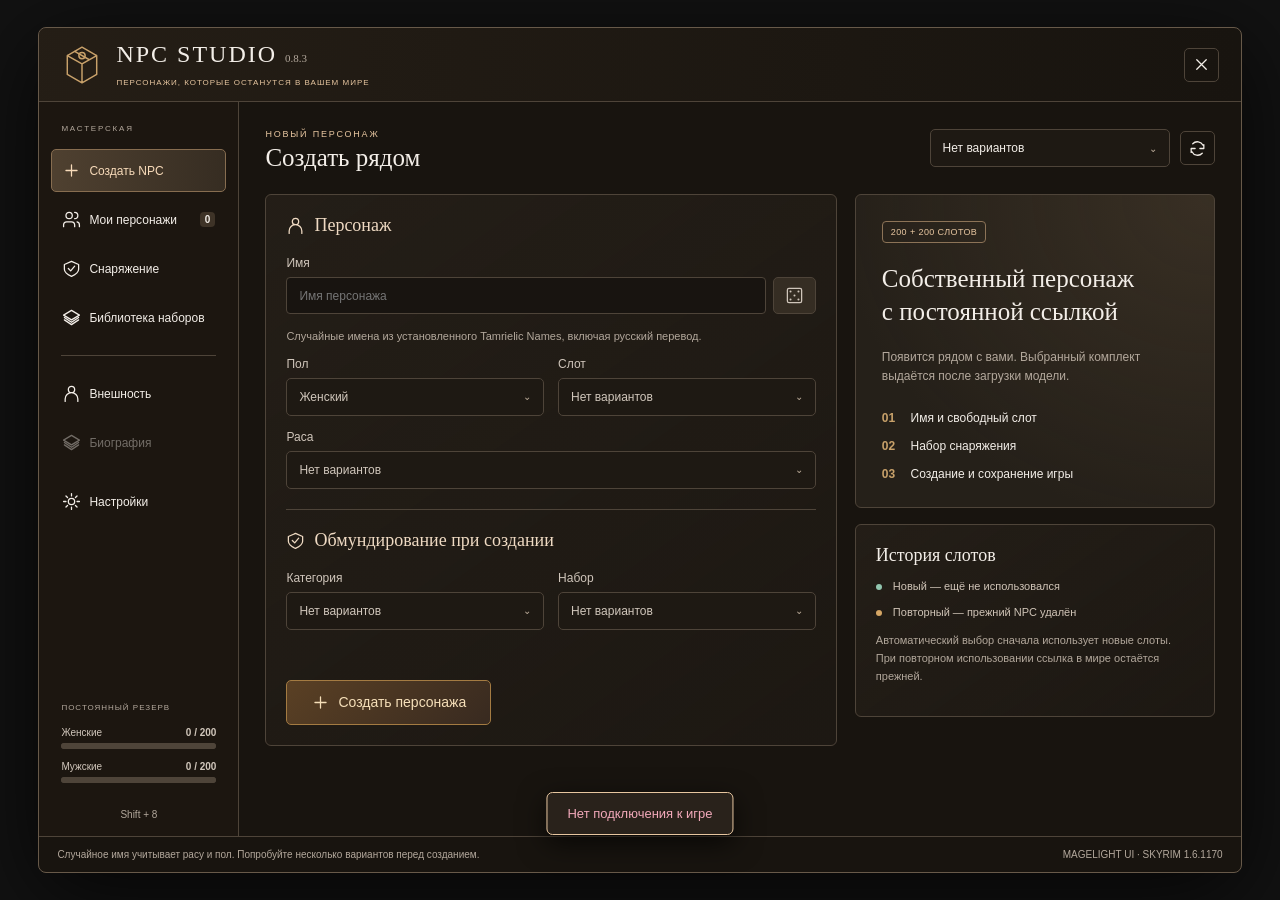
==== Data/Magelight/NPCStudio/views/studio/index.html @ dae4a363 "Add quick hairstyle selection slider" ====
<!doctype html>
<html lang="ru">
  <head>
    <meta charset="utf-8" />
    <meta name="viewport" content="width=device-width,initial-scale=1" />
    <title>NPCStudio</title>
    <link rel="stylesheet" href="style.css" />
  </head>
  <body>
    <svg class="svg-sprite" aria-hidden="true">
      <symbol id="i-item-armor" viewBox="0 0 24 24"><path d="M5 3 2 8l4 3v10h12V11l4-3-3-5-4 3H9Z" /></symbol>
      <symbol id="i-item-body" viewBox="0 0 24 24"><path d="M5 3 2 8l4 3v10h12V11l4-3-3-5-4 3H9Z" /></symbol>
      <symbol id="i-item-head" viewBox="0 0 24 24"><path d="M4 13V9a8 8 0 0 1 16 0v4l-4-1v8H8v-8Z" /></symbol>
      <symbol id="i-item-hands" viewBox="0 0 24 24"><path d="M8 21 3 13l2-2 3 3V4h3v7-9h3v9-7h3v9-5h3v9l-4 4Z" /></symbol>
      <symbol id="i-item-feet" viewBox="0 0 24 24"><path d="M8 3h8v10l5 4v4H3v-5l5-3Z" /></symbol>
      <symbol id="i-item-shield" viewBox="0 0 24 24"><path d="M12 2 3 6v6c0 5 9 10 9 10s9-5 9-10V6Z" /></symbol>
      <symbol id="i-item-jewelry" viewBox="0 0 24 24"><path d="M12 3a9 9 0 1 0 0 18 9 9 0 0 0 0-18Zm0 4a5 5 0 1 0 0 10 5 5 0 0 0 0-10Z" /></symbol>
      <symbol id="i-item-other" viewBox="0 0 24 24"><path d="m12 2 10 10-10 10L2 12Z" /></symbol>
      <symbol id="i-item-weapon" viewBox="0 0 24 24"><path d="m14 3 7-1-1 7-9 9-5-5ZM3 21l5-5M4 11l9 9" /></symbol>
      <symbol id="i-item-ammo" viewBox="0 0 24 24"><path d="M4 21 20 5m-7 0h7v7M3 15l6 6" /></symbol>
      <symbol id="i-plus" viewBox="0 0 24 24"><path d="M12 5v14M5 12h14" /></symbol>
      <symbol id="i-users" viewBox="0 0 24 24">
        <path
          d="M16 21v-2a4 4 0 0 0-4-4H6a4 4 0 0 0-4 4v2M16 3a4 4 0 0 1 0 8M22 21v-2a4 4 0 0 0-3-3.87M13 7a4 4 0 1 1-8 0 4 4 0 0 1 8 0"
        />
      </symbol>
      <symbol id="i-shield" viewBox="0 0 24 24">
        <path d="M12 3 3 7v6c0 5 9 9 9 9s9-4 9-9V7l-9-4Z M8 12l3 3 5-6" />
      </symbol>
      <symbol id="i-layers" viewBox="0 0 24 24">
        <path d="m12 3 10 6-10 6L2 9l10-6Zm-9 12 9 6 9-6M3 12l9 6 9-6" />
      </symbol>
      <symbol id="i-settings" viewBox="0 0 24 24">
        <path d="M12 8a4 4 0 1 0 0 8 4 4 0 0 0 0-8ZM12 2v3m0 14v3M2 12h3m14 0h3M5 5l2 2m10 10 2 2M5 19l2-2M17 7l2-2" />
      </symbol>
      <symbol id="i-dice" viewBox="0 0 24 24">
        <circle cx="7" cy="7" r="1.3" fill="currentColor" stroke="none" />
        <circle cx="17" cy="7" r="1.3" fill="currentColor" stroke="none" />
        <circle cx="12" cy="12" r="1.3" fill="currentColor" stroke="none" />
        <circle cx="7" cy="17" r="1.3" fill="currentColor" stroke="none" />
        <circle cx="17" cy="17" r="1.3" fill="currentColor" stroke="none" />
        <path d="M5 3h14a2 2 0 0 1 2 2v14a2 2 0 0 1-2 2H5a2 2 0 0 1-2-2V5a2 2 0 0 1 2-2Z" />
      </symbol>
      <symbol id="i-close" viewBox="0 0 24 24"><path d="m6 6 12 12M6 18 18 6" /></symbol>
      <symbol id="i-refresh" viewBox="0 0 24 24">
        <path d="M20 7v5h-5M4 17v-5h5M6 6a8 8 0 0 1 13 2M5 16a8 8 0 0 0 13 2" />
      </symbol>
      <symbol id="i-person" viewBox="0 0 24 24">
        <path d="M12 3a4 4 0 1 1 0 8 4 4 0 0 1 0-8ZM4 22v-3a8 8 0 0 1 16 0v3" />
      </symbol>
      <symbol id="i-arrow" viewBox="0 0 24 24"><path d="M5 12h14m-5-5 5 5-5 5" /></symbol>
      <symbol id="i-trash" viewBox="0 0 24 24"><path d="M3 6h18M9 6V3h6v3M5 6l1 15h12l1-15M10 10v7m4-7v7" /></symbol>
      <symbol id="i-save" viewBox="0 0 24 24"><path d="M4 3h14l3 3v15H3V3h1Zm3 0v6h10V3M7 21v-8h10v8" /></symbol>
    </svg>
    <main class="studio">
      <header>
        <div class="brand">
          <svg class="brand-mark icon" viewBox="0 0 40 40" aria-hidden="true"><path d="M20 3 34 11v18L20 37 6 29V11ZM6 11l14 8 14-8M20 19v18M13 7l14 8"/><circle cx="20" cy="11" r="3"/></svg>
          <div>
            <h1>NPC STUDIO <small>0.8.3</small></h1>
            <span class="eyebrow">ПЕРСОНАЖИ, КОТОРЫЕ ОСТАНУТСЯ В ВАШЕМ МИРЕ</span>
          </div>
        </div>
        <button id="close" class="icon-button" aria-label="Закрыть">
          <svg class="icon" aria-hidden="true"><use href="#i-close" /></svg>
        </button>
      </header>
      <aside class="navigation">
        <span class="nav-label">МАСТЕРСКАЯ</span
        ><button data-tab="create" class="active">
          <svg class="icon" aria-hidden="true"><use href="#i-plus" /></svg> Создать NPC</button
        ><button data-tab="roster">
          <svg class="icon" aria-hidden="true"><use href="#i-users" /></svg> Мои персонажи
          <b id="rosterCount">0</b></button
        ><button data-tab="equipment">
          <svg class="icon" aria-hidden="true"><use href="#i-shield" /></svg> Снаряжение</button
        ><button data-tab="presets">
          <svg class="icon" aria-hidden="true"><use href="#i-layers" /></svg> Библиотека наборов
        </button>
        <div class="nav-divider"></div>
        <button data-tab="appearance">
          <svg class="icon" aria-hidden="true"><use href="#i-person" /></svg> Внешность</button
        ><button disabled title="В разработке">
          <svg class="icon" aria-hidden="true"><use href="#i-layers" /></svg> Биография</button
        ><button data-tab="settings" class="settings-nav">
          <svg class="icon" aria-hidden="true"><use href="#i-settings" /></svg> Настройки
        </button>
        <div class="reserve">
          <span>ПОСТОЯННЫЙ РЕЗЕРВ</span><label>Женские <b id="femaleCount">0 / 200</b></label
          ><progress id="femaleProgress" max="200" value="0"></progress
          ><label>Мужские <b id="maleCount">0 / 200</b></label
          ><progress id="maleProgress" max="200" value="0"></progress>
        </div>
        <span id="hotkeyHint" class="hotkey">Shift + 8</span>
      </aside>
      <div class="workspace">
        <div class="workspace-head">
          <div>
            <span class="eyebrow" id="pageEyebrow">НОВЫЙ ПЕРСОНАЖ</span>
            <h2 id="pageTitle">Создать рядом</h2>
          </div>
          <div class="head-actions">
            <select id="actorPicker" aria-label="Выбранный персонаж"></select
            ><button id="refresh" class="icon-button" title="Обновить">
              <svg class="icon" aria-hidden="true"><use href="#i-refresh" /></svg>
            </button>
          </div>
        </div>
        <p id="notice" class="notice" hidden></p>
        <section id="createPage" class="page">
          <div class="two-columns">
            <form id="createForm" class="card">
              <div class="card-heading">
                <svg class="icon" aria-hidden="true"><use href="#i-person" /></svg>
                <h3>Персонаж</h3>
              </div>
              <label
                >Имя
                <div class="input-action">
                  <input id="newName" required maxlength="80" placeholder="Имя персонажа" autocomplete="off" /><button
                    id="randomName"
                    type="button"
                    title="Случайное имя"
                  >
                    <svg class="icon" aria-hidden="true"><use href="#i-dice" /></svg>
                  </button></div
              ></label>
              <p id="nameSource" class="muted small">
                Случайные имена из установленного Tamrielic Names, включая русский перевод.
              </p>
              <div class="form-grid">
                <label
                  >Пол<select id="sex">
                    <option value="female">Женский</option>
                    <option value="male">Мужской</option>
                  </select></label
                ><label>Слот<select id="slotSelect"></select></label>
              </div>
              <label>Раса<select id="creationRace"></select></label>
              <p id="slotInfo" class="muted small"></p>
              <div class="section-line"></div>
              <div class="card-heading">
                <svg class="icon" aria-hidden="true"><use href="#i-shield" /></svg>
                <h3>Обмундирование при создании</h3>
              </div>
              <div class="form-grid">
                <label>Категория<select id="creationCategory"></select></label
                ><label>Набор<select id="creationPreset"></select></label>
              </div>
              <p id="creationPresetInfo" class="muted small"></p>
              <button id="createButton" type="submit" class="primary">
                <svg class="icon" aria-hidden="true"><use href="#i-plus" /></svg> Создать персонажа
              </button>
            </form>
            <div class="stack">
              <div class="card spawn-summary">
                <span class="badge">200 + 200 СЛОТОВ</span>
                <h3>Собственный персонаж<br />с постоянной ссылкой</h3>
                <p>Появится рядом с вами. Выбранный комплект выдаётся после загрузки модели.</p>
                <div class="steps">
                  <span><b>01</b> Имя и свободный слот</span><span><b>02</b> Набор снаряжения</span
                  ><span><b>03</b> Создание и сохранение игры</span>
                </div>
              </div>
              <div class="card">
                <h3>История слотов</h3>
                <p class="legend"><i class="dot fresh"></i> Новый — ещё не использовался</p>
                <p class="legend"><i class="dot used"></i> Повторный — прежний NPC удалён</p>
                <p class="muted small">
                  Автоматический выбор сначала использует новые слоты. При повторном использовании ссылка в мире
                  остаётся прежней.
                </p>
              </div>
            </div>
          </div>
        </section>
        <section id="rosterPage" class="page" hidden>
          <div class="roster-layout">
            <div class="card">
              <input id="search" type="search" placeholder="Поиск персонажей…" aria-label="Поиск NPC" />
              <div id="list" class="roster-list"></div>
              <p id="empty" class="muted">Персонажей пока нет.</p>
            </div>
            <div class="card model-card">
              <div class="card-heading">
                <svg class="icon"><use href="#i-person" /></svg>
                <h3>3D-превью</h3>
                <button id="previewRefresh" class="icon-button" title="Обновить модель">
                  <svg class="icon"><use href="#i-refresh" /></svg>
                </button>
              </div>
              <div id="previewViewport" class="preview-viewport">
                <img id="previewImage" alt="3D-превью персонажа" draggable="false" hidden />
                <div id="previewEmpty" class="preview-empty">
                  <svg class="icon"><use href="#i-person" /></svg>
                  <p>Выберите персонажа для просмотра</p>
                </div>
              </div>
              <p id="previewStatus" class="muted small"></p>
              <div class="preview-controls">
                <label>Поворот<input id="previewYaw" type="range" min="-180" max="180" value="0" /></label
                ><label>Масштаб<input id="previewZoom" type="range" min="0.25" max="4" step="0.1" value="1" /></label>
              </div>
              <label
                >Освещение<select id="previewLight">
                  <option value="studio">Студия</option>
                  <option value="daylight">Дневной свет</option>
                  <option value="hearth">У очага</option>
                  <option value="torchlight">Факел</option>
                  <option value="moonlight">Лунный свет</option>
                  <option value="here">Как в игре</option>
                </select></label
              >
              <p class="muted small">
                Перетащите модель для поворота. Обновите превью после смены одежды. Студийный свет отличается от
                игрового.
              </p>
            </div>
            <div class="card inspector">
              <div class="card-heading">
                <svg class="icon" aria-hidden="true"><use href="#i-person" /></svg>
                <h3 id="selectedName">Выберите персонажа</h3>
                <span id="slotBadge" class="badge"></span>
              </div>
              <div id="properties" hidden>
                <label
                  >Имя
                  <div class="input-action">
                    <input id="editName" maxlength="80" /><button
                      id="randomExistingName"
                      title="Предложить случайное имя"
                    >
                      <svg class="icon" aria-hidden="true"><use href="#i-dice" /></svg>
                    </button></div></label
                ><button id="rename">Сохранить имя</button>
                <div class="facts">
                  <span>Раса</span><b id="race"></b><span>Ссылка</span><code id="reference"></code><span>Состояние</span
                  ><b id="status"></b>
                </div>
                <label>Изменить расу<select id="editRace"></select></label><button id="setRace">Применить расу</button>
                <p class="muted small">
                  Смена расы пересобирает голову и тело. Сохраните отдельную копию игры перед изменением внешности.
                </p>
                <p id="actorWarning" class="muted small"></p>
                <div class="action-grid">
                  <button id="summon">Призвать</button><button id="teleport">Перейти к NPC</button
                  ><button id="park">Скрыть из мира</button><button id="openEquipment">Снаряжение</button>
                </div>
                <button id="deleteNpc" class="danger">
                  <svg class="icon" aria-hidden="true"><use href="#i-trash" /></svg> Удалить NPC
                </button>
                <div id="deleteConfirmation" class="delete-confirmation" hidden>
                  <p id="deleteQuestion"></p>
                  <p class="small">Данные NPC и его вещи удалятся. Слот будет помечен как использованный.</p>
                  <button id="confirmDelete" class="danger">Удалить и очистить</button
                  ><button id="cancelDelete">Отмена</button>
                </div>
              </div>
            </div>
          </div>
        </section>
        <section id="equipmentPage" class="page" hidden>
          <p id="equipmentEmpty" class="empty-card">Выберите NPC в верхнем списке или во вкладке «Мои персонажи».</p>
          <div id="equipmentContent" class="equipment-layout" hidden>
            <div class="card">
              <div class="card-heading">
                <svg class="icon" aria-hidden="true"><use href="#i-shield" /></svg>
                <h3>Инвентарь</h3>
                <button id="equipmentRefresh" class="icon-button" title="Проверить">
                  <svg class="icon" aria-hidden="true"><use href="#i-refresh" /></svg>
                </button>
              </div>
              <p id="equipmentAudit" class="muted small"></p>
              <div class="replace-loadout">
                <label>Набор снаряжения<select id="inventoryPreset"></select></label>
                <button id="replaceLoadout" class="primary">Сменить экипировку</button>
              </div>
              <p class="muted small">Старое снаряжение останется в инвентаре. Из нового набора будут выданы недостающие вещи.</p>
              <div id="equipmentInventory" class="item-list"></div>
            </div>
            <div class="card">
              <div class="card-heading">
                <svg class="icon" aria-hidden="true"><use href="#i-layers" /></svg>
                <h3>Каталог предметов</h3>
              </div>
              <form id="equipmentSearchForm" class="catalog-search">
                <select id="equipmentKind" aria-label="Тип"><option value="all">Все</option>
                  <option value="armor">Одежда и броня</option>
                  <option value="weapon">Оружие</option>
                  <option value="ammo">Стрелы и болты</option></select>
                <select id="equipmentCategory" aria-label="Категория предмета">
                  <option value="">Все типы</option><option value="head">Голова</option>
                  <option value="body">Тело</option><option value="hands">Руки</option>
                  <option value="feet">Ноги</option><option value="shield">Щиты</option>
                  <option value="jewelry">Украшения</option><option value="other">Прочая броня</option>
                  <option value="weapon">Оружие</option><option value="ammo">Стрелы и болты</option>
                </select><input
                  id="equipmentQuery"
                  placeholder="Название или плагин"
                  maxlength="80"
                  aria-label="Поиск предметов"
                /><button type="submit">Найти</button>
              </form>
              <p id="equipmentMatches" class="muted small"></p>
              <div id="equipmentCatalog" class="item-list"></div>
            </div>
          </div>
        </section>
        <section id="presetsPage" class="page" hidden>
          <div class="library-toolbar">
            <label>Категория<select id="presetCategory"></select></label
            ><label>Набор<select id="equipmentPreset"></select></label
            ><button id="applyPreset" class="primary">Выдать и надеть</button>
          </div>
          <p id="presetDescription" class="muted small"></p>
          <div id="presetCards" class="preset-grid"></div>
          <div class="two-columns">
            <div class="card">
              <div class="card-heading">
                <svg class="icon" aria-hidden="true"><use href="#i-save" /></svg>
                <h3>Редактор набора</h3>
              </div>
              <p class="muted small">Добавляйте предметы из каталога и изменяйте их количество.</p>
              <div class="form-grid">
                <label>Название<input id="presetName" maxlength="80" placeholder="Мой комплект" /></label
                ><label>Категория<select id="saveCategory"></select></label>
              </div>
              <button id="savePreset">Сохранить набор</button>
            </div>
            <div class="card">
              <div class="card-heading">
                <svg class="icon" aria-hidden="true"><use href="#i-layers" /></svg>
                <h3>Своя категория</h3>
              </div>
              <label>Название<input id="categoryName" maxlength="80" placeholder="Например, мой отряд" /></label
              ><button id="addCategory">Создать категорию</button>
            </div>
          </div>
        </section>
        <section id="appearancePage" class="page" hidden>
          <div class="appearance-layout">
          <div class="card model-card appearance-preview">
            <div class="card-heading">
              <h3>3D-превью</h3>
            </div>
            <div id="appearanceViewport" class="preview-viewport">
              <img id="appearanceImage" alt="3D-превью" draggable="false" hidden />
            </div>
            <p id="appearancePreviewStatus" class="muted small" role="status"></p>
            <div class="preview-controls">
              <input id="appearanceYaw" type="range" min="-180" max="180" value="0" />
              <input id="appearanceZoom" type="range" min="0.25" max="4" step="0.05" value="1" />
            </div>
          </div>
          <div class="card appearance-card">
            <div class="card-heading">
              <svg class="icon" aria-hidden="true"><use href="#i-person" /></svg>
              <h3 id="appearanceName"></h3>
              <button id="appearanceRefresh" class="icon-button" title="Проверить">
                <svg class="icon" aria-hidden="true"><use href="#i-refresh" /></svg>
              </button>
            </div>
            <p id="appearanceStatus" class="muted" role="status"></p>
            <div id="appearanceEditor" hidden>
              <label for="openHairPicker">Причёска</label>
              <div class="hair-choice">
                <button id="openHairPicker" type="button" aria-haspopup="dialog"></button>
                <div class="hair-slider">
                  <input id="hairStep" type="range" min="0" max="0" value="0" step="1" aria-label="Быстрый выбор причёски" />
                  <span id="hairStepCount" class="muted small" aria-hidden="true"></span>
                </div>
              </div>
              <select id="hairStyle" hidden></select>
              <p id="appearanceHairHint" class="muted small" hidden>Снимите головной убор и обновите редактор.</p>
              <label>Цвет волос<select id="hairColor"></select></label>
              <div id="hairSwatches" class="hair-swatches"></div>
              <div class="actions">
                <button id="applyAppearance" class="primary">Применить внешность</button>
                <button id="cancelAppearance" type="button">Отменить примерку</button>
              </div>
              <p class="muted small">Изменения записываются при сохранении игры.</p>
            </div>
          </div>
          </div>
        </section>
        <section id="settingsPage" class="page" hidden>
          <div class="card settings-card">
            <h3>Язык и оформление</h3>
            <p class="muted small">
              При первом запуске используется язык Windows. Ваш выбор сохраняется для всех сохранений.
            </p>
            <div class="form-grid">
              <label
                >Язык<select id="language">
                  <option value="ru">Русский</option>
                  <option value="en">English</option>
                </select></label
              ><label
                >Палитра<select id="theme">
                  <option value="amethyst">Аметист</option>
                  <option value="emerald">Изумруд</option>
                  <option value="sapphire">Сапфир</option>
                  <option value="ember">Тлеющий янтарь</option>
                </select></label
              >
            </div>
            <div class="card-heading">
              <svg class="icon" aria-hidden="true"><use href="#i-settings" /></svg>
              <h3>Открытие интерфейса</h3>
            </div>
            <p class="muted">По умолчанию Shift + 8. Настройки общие для сохранений текущей установки мода.</p>
            <label>Основная клавиша<select id="hotkeyKey"></select></label><label>Модификаторы</label>
            <div class="modifier-options">
              <label><input type="checkbox" id="modifierShift" /> Shift</label
              ><label><input type="checkbox" id="modifierCtrl" /> Ctrl</label
              ><label><input type="checkbox" id="modifierAlt" /> Alt</label>
            </div>
            <p id="hotkeyPreview" class="badge"></p>
            <div class="actions">
              <button id="saveSettings" class="primary">Сохранить настройки</button
              ><button id="resetSettings">По умолчанию</button>
            </div>
            <p class="muted small">Esc закрывает меню. Сочетание действует в игровом мире при закрытых игровых меню.</p>
          </div>
        </section>
      </div>
      <footer>
        <span id="tip"></span><span id="message" class="toast" role="status" hidden></span
        ><span>MAGELIGHT UI · SKYRIM 1.6.1170</span>
      </footer>
    </main>
    <aside id="itemPreviewPanel" class="item-preview-panel card" hidden>
      <div class="card-heading"><h3 id="itemPreviewName"></h3><button id="itemPreviewClose" class="icon-button" title="Закрыть">×</button></div>
      <div id="itemPreviewViewport" class="preview-viewport"><img id="itemPreviewImage" alt="3D-превью предмета" draggable="false" hidden /></div>
      <p id="itemPreviewStatus" class="muted small"></p>
      <div class="preview-controls">
        <label>Поворот<input id="itemPreviewYaw" type="range" min="-180" max="180" value="0" /></label>
        <label>Масштаб<input id="itemPreviewZoom" type="range" min="0.25" max="4" step="0.1" value="1" /></label>
      </div>
    </aside>
    <dialog id="hairPicker" class="hair-picker">
      <div class="card-heading">
        <h3>Причёски</h3>
        <button id="closeHairPicker" class="icon-button" title="Закрыть">×</button>
      </div>
      <input id="hairSearch" type="search" placeholder="Причёска или плагин" aria-label="Поиск причёсок" />
      <p id="hairMatches" class="muted small"></p>
      <div id="hairGrid" class="hair-grid"></div>
    </dialog>
    <script src="i18n.js"></script>
    <script src="appearance.js"></script>
    <script src="script.js"></script>
  <script src="presets.js"></script>
</body>
</html>
---- Data/Magelight/NPCStudio/views/studio/style.css ----
* {
  box-sizing: border-box;
}
:root {
  --hue: 32;
  color-scheme: dark;
  --text: hsla(var(--hue), 31.4%, 93.1%, 1);
  --muted: hsla(var(--hue), 13.1%, 65.7%, 1);
  --border: hsla(var(--hue), 15.6%, 26.5%, 1);
  --accent: hsla(var(--hue), 59.7%, 76.7%, 1);
  --panel: hsla(var(--hue), 20.6%, 13.3%, 1);
  --gold: #c8a16a;
}
body {
  margin: 0;
  background: transparent;
  font:
    14px 'Segoe UI',
    Arial,
    sans-serif;
  color: var(--text);
}
.svg-sprite {
  position: absolute;
  width: 0;
  height: 0;
  overflow: hidden;
}
.icon {
  width: 19px;
  height: 19px;
  fill: none;
  stroke: currentColor;
  stroke-width: 1.6;
  stroke-linecap: round;
  stroke-linejoin: round;
  flex-shrink: 0;
}
button,
input,
select {
  font: inherit;
  color: inherit;
}
button {
  border: 1px solid var(--border);
  border-radius: 5px;
  background: hsla(var(--hue), 20.5%, 17.3%, 1);
  padding: 9px 13px;
  cursor: pointer;
  display: inline-flex;
  align-items: center;
  justify-content: center;
  gap: 8px;
}
button:hover:not(:disabled),
button:focus-visible {
  background: hsla(var(--hue), 25%, 23.5%, 1);
  border-color: hsla(var(--hue), 33.3%, 61.8%, 1);
}
button:disabled {
  opacity: 0.4;
  cursor: default;
}
input {
  width: 100%;
  padding: 10px 12px;
  border: 1px solid var(--border);
  border-radius: 4px;
  background: hsla(var(--hue), 20%, 7.8%, 1);
  min-width: 0;
}
input:focus {
  outline: 1px solid var(--accent);
}
label {
  display: block;
  font-size: 12px;
  color: hsla(var(--hue), 18.3%, 77.5%, 1);
  margin-bottom: 14px;
}
label > input,
label > .combo {
  margin-top: 7px;
}
h1,
h2,
h3,
p {
  margin-top: 0;
}
h1 {
  font:
    24px Georgia,
    serif;
  letter-spacing: 2px;
  margin: 0 0 4px;
}
h1 small {
  font: 11px 'Segoe UI';
  color: var(--muted);
  letter-spacing: 0;
}
h2 {
  font:
    25px Georgia,
    serif;
  margin: 4px 0 0;
}
h3 {
  font:
    18px Georgia,
    serif;
  margin: 0;
}
.eyebrow,
.nav-label {
  font-size: 9px;
  letter-spacing: 1.8px;
  color: var(--accent);
}
.studio {
  position: fixed;
  inset: 3vh 3vw;
  background: hsla(var(--hue), 23%, 8%, 0.98);
  border: 1px solid hsla(var(--hue), 17%, 34.5%, 1);
  border-radius: 8px;
  display: grid;
  grid-template-columns: 200px minmax(0, 1fr);
  grid-template-rows: 74px minmax(0, 1fr) 36px;
  overflow: hidden;
  box-shadow: 0 20px 90px #000b;
}
header {
  grid-column: 1/-1;
  border-bottom: 1px solid var(--border);
  display: flex;
  align-items: center;
  gap: 24px;
  padding: 14px 22px;
  background: linear-gradient(90deg, hsla(var(--hue), 27%, 14.5%, 0.533), transparent);
}
.brand {
  display: flex;
  align-items: center;
  gap: 13px;
}
.brand-mark {
  font: 46px Georgia;
  color: var(--gold);
}
.connection {
  margin-left: auto;
  font-size: 12px;
  color: var(--muted);
}
.icon-button {
  padding: 7px;
  min-width: 34px;
  height: 34px;
  background: transparent;
}
.navigation {
  padding: 22px 12px 16px;
  border-right: 1px solid var(--border);
  display: flex;
  flex-direction: column;
  gap: 6px;
  background: hsla(var(--hue), 27.3%, 8.6%, 1);
}
.navigation button {
  justify-content: flex-start;
  background: transparent;
  border-color: transparent;
  padding: 11px 10px;
  font-size: 12px;
  text-align: left;
}
.navigation button.active {
  border-color: hsla(var(--hue), 25.6%, 42.2%, 1);
  background: linear-gradient(90deg, hsla(var(--hue), 24.4%, 24.9%, 1), hsla(var(--hue), 22.7%, 17.3%, 1));
  color: hsla(var(--hue), 81.6%, 85.1%, 1);
}
.navigation button b {
  margin-left: auto;
  background: hsla(var(--hue), 22.8%, 19.8%, 1);
  border-radius: 4px;
  padding: 2px 5px;
  font-size: 10px;
}
.nav-label {
  padding: 0 10px 10px;
  color: var(--muted);
  font-size: 8px;
}
.nav-divider {
  height: 1px;
  background: var(--border);
  margin: 10px;
}
.navigation .settings-nav {
  margin-top: 10px;
}
.reserve {
  margin-top: auto;
  font-size: 11px;
  padding: 16px 10px 8px;
}
.reserve > span {
  font-size: 8px;
  letter-spacing: 1px;
  color: var(--muted);
  display: block;
  margin-bottom: 15px;
}
.reserve label {
  display: flex;
  justify-content: space-between;
  margin-bottom: 5px;
  font-size: 10px;
}
progress {
  width: 100%;
  height: 4px;
  margin-bottom: 12px;
  accent-color: var(--accent);
}
.hotkey {
  font-size: 10px;
  color: var(--muted);
  text-align: center;
}
.workspace {
  overflow: auto;
  padding: 22px 26px;
  min-width: 0;
  min-height: 0;
}
.workspace-head {
  display: flex;
  align-items: center;
  justify-content: space-between;
  gap: 20px;
  margin-bottom: 22px;
}
.head-actions {
  display: flex;
  align-items: center;
  gap: 10px;
}
.head-actions > .combo {
  width: 240px;
}
.page {
  min-width: 0;
}
.card {
  padding: 20px;
  background: linear-gradient(145deg, hsla(var(--hue), 20%, 14.7%, 0.565), hsla(var(--hue), 20.8%, 9.4%, 1));
  border: 1px solid var(--border);
  border-radius: 6px;
  min-width: 0;
}
.two-columns {
  display: grid;
  grid-template-columns: minmax(0, 1.35fr) minmax(270px, 0.85fr);
  gap: 18px;
}
.stack {
  display: grid;
  gap: 16px;
  align-content: start;
}
.card-heading {
  display: flex;
  align-items: center;
  gap: 9px;
  margin-bottom: 20px;
  color: hsla(var(--hue), 57.9%, 85.1%, 1);
}
.card-heading > h3 {
  margin-right: auto;
}
.form-grid {
  display: grid;
  grid-template-columns: 1fr 1fr;
  gap: 14px;
}
.input-action {
  display: flex;
  gap: 7px;
  margin-top: 7px;
}
.input-action input {
  flex: 1;
}
.input-action button {
  padding: 8px 11px;
}
.section-line {
  border-top: 1px solid var(--border);
  margin: 20px 0;
}
.muted {
  font-size: 13px;
  color: var(--muted);
  line-height: 1.6;
}
.small {
  font-size: 11px;
}
.primary {
  background: linear-gradient(135deg, #5a4024, #382a20);
  border-color: #a47b42;
  color: #f5dfb9;
}
.primary:hover:not(:disabled) {
  background: #624a2d;
  border-color: #d3ac72;
}
#createButton {
  margin-top: 12px;
  padding: 12px 24px;
}
.spawn-summary {
  position: relative;
  overflow: hidden;
  padding: 26px;
  background:
    radial-gradient(ellipse at top right, hsla(var(--hue), 25.3%, 34.1%, 0.267), transparent 75%),
    hsla(var(--hue), 19.4%, 12.2%, 1);
}
.spawn-summary h3 {
  font-size: 25px;
  line-height: 1.3;
  margin: 20px 0;
}
.spawn-summary p {
  font-size: 12px;
  color: var(--muted);
  line-height: 1.6;
}
.badge {
  display: inline-block;
  border: 1px solid hsla(var(--hue), 23.3%, 44.5%, 1);
  border-radius: 4px;
  padding: 5px 8px;
  font-size: 9px;
  color: var(--accent);
  letter-spacing: 0.4px;
}
.steps {
  display: grid;
  gap: 14px;
  margin-top: 25px;
  font-size: 12px;
}
.steps b {
  color: var(--gold);
  padding-right: 12px;
}
.legend {
  font-size: 11px;
  margin: 14px 0;
  color: hsla(var(--hue), 21.4%, 77.1%, 1);
}
.dot {
  display: inline-block;
  width: 6px;
  height: 6px;
  border-radius: 50%;
  margin-right: 8px;
}
.fresh {
  background: #92c6af;
}
.used {
  background: #d5a665;
}
.roster-layout {
  display: grid;
  grid-template-columns: minmax(0, 1fr) 330px;
  gap: 18px;
}
.roster-list {
  margin-top: 15px;
  display: grid;
  gap: 7px;
}
.npc {
  display: flex;
  text-align: left;
  justify-content: flex-start;
  gap: 12px;
  padding: 11px 12px;
  background: hsla(var(--hue), 21.7%, 13.5%, 1);
  width: 100%;
}
.npc.selected {
  border-color: hsla(var(--hue), 46.5%, 69.2%, 1);
  background: hsla(var(--hue), 25.9%, 21.2%, 1);
}
.avatar {
  display: grid;
  place-items: center;
  width: 32px;
  height: 32px;
  flex-shrink: 0;
  border: 1px solid hsla(var(--hue), 20.8%, 40.6%, 1);
  border-radius: 50%;
  font: 16px Georgia;
  color: var(--accent);
}
.npc strong {
  display: block;
  font-size: 13px;
  margin-bottom: 3px;
}
.npc small {
  font-size: 10px;
  color: var(--muted);
}
.npc .slot-number {
  margin-left: auto;
  color: var(--muted);
  font-size: 10px;
}
.facts {
  display: grid;
  grid-template-columns: 1fr 1fr;
  gap: 10px;
  font-size: 11px;
  margin: 22px 0;
}
.facts span {
  color: var(--muted);
}
.facts b {
  font-weight: 400;
}
.action-grid {
  display: grid;
  grid-template-columns: 1fr 1fr;
  gap: 8px;
  margin: 18px 0;
}
.action-grid button {
  font-size: 11px;
  padding: 9px 6px;
}
.danger {
  border-color: #834c5b;
  color: #ebb0be;
  background: #35212b;
  font-size: 11px;
}
.delete-confirmation {
  margin-top: 15px;
  padding: 12px;
  border: 1px solid #834c5b;
  background: #2e1c26;
  font-size: 12px;
}
.delete-confirmation button {
  margin: 3px;
  font-size: 10px;
}
.equipment-layout {
  display: grid;
  grid-template-columns: minmax(240px, 0.7fr) minmax(0, 1.3fr);
  gap: 18px;
}
.catalog-search {
  display: grid;
  grid-template-columns: 180px minmax(130px, 1fr) auto;
  gap: 8px;
  align-items: start;
}
.item-list {
  display: grid;
  gap: 6px;
}
.equipment-item {
  display: flex;
  justify-content: space-between;
  align-items: center;
  gap: 10px;
  padding: 10px;
  border: 1px solid hsla(var(--hue), 18.6%, 23.1%, 1);
  border-radius: 4px;
  background: hsla(var(--hue), 20.6%, 12.4%, 1);
}
.equipment-item > span {
  min-width: 0;
  overflow-wrap: anywhere;
}
.equipment-item strong {
  display: block;
  font-size: 11px;
  font-weight: 500;
}
.equipment-item small {
  display: block;
  font-size: 9px;
  color: var(--muted);
  margin-top: 4px;
}
.equipment-item button {
  flex-shrink: 0;
  padding: 6px 8px;
  font-size: 10px;
}
.replace-loadout {
  display: grid;
  grid-template-columns: minmax(0, 1fr) auto;
  align-items: end;
  gap: 10px;
}
.replace-loadout label { margin: 0; }
.appearance-layout { display: grid; grid-template-columns: minmax(0, 1fr) minmax(250px, 420px); gap: 16px; align-items: start; }
#openHairPicker { width: 100%; text-align: left; }
#openHairPicker::after { content: '▾'; float: right; color: var(--accent); }
.hair-choice { display: grid; grid-template-columns: minmax(0, 1fr) minmax(100px, .85fr); gap: 10px; align-items: center; }
.hair-choice #openHairPicker { white-space: nowrap; overflow: hidden; text-overflow: ellipsis; }
.hair-slider { display: flex; gap: 8px; align-items: center; }
.hair-slider .smooth-range { flex: 1; margin: 0 4px; min-width: 0; }
#hairStepCount { white-space: nowrap; font-variant-numeric: tabular-nums; }
.hair-picker {
  width: min(740px, 88vw); max-height: 85vh; padding: 20px; color: var(--text);
  background: var(--panel); border: 1px solid var(--border); border-radius: 12px;
}
.hair-picker::backdrop { background: rgba(0, 0, 0, .68); }
.hair-picker .card-heading { justify-content: space-between; }
.hair-grid { display: grid; grid-template-columns: repeat(3, minmax(0, 1fr)); gap: 8px; max-height: min(58vh, 560px); overflow: auto; }
.hair-card {
  display: grid; grid-template-rows: auto auto 1fr; gap: 4px; min-width: 0; padding: 7px;
  text-align: center; overflow-wrap: anywhere;
}
.hair-card[aria-pressed=true] { border-color: var(--accent); }
.hair-thumb { display: grid; place-items: center; width: 100%; aspect-ratio: 1; background: var(--surface, #110f13); border-radius: 5px; overflow: hidden; }
.hair-thumb .icon { width: 28px; height: 28px; opacity: .45; }
.hair-thumb img { display: block; width: 100%; height: 100%; object-fit: contain; }
.hair-card small { color: var(--muted); font-size: .75em; }
@media (max-width: 840px) {
  .appearance-layout { grid-template-columns: minmax(0, 1fr); }
}
.hair-swatches { display: flex; flex-wrap: wrap; gap: 8px; margin: 6px 0 18px; }
.hair-swatch { width: 30px; height: 30px; border-radius: 50%; padding: 0; background: var(--swatch); }
.hair-swatch:hover:not(:disabled), .hair-swatch[aria-pressed=true] {
  background: var(--swatch);
  outline: 2px solid var(--accent);
  outline-offset: 2px;
}
.equipment-item .item-actions {
  display: flex;
  flex: 0 0 auto;
  align-items: center;
  flex-wrap: wrap;
  justify-content: flex-end;
  gap: 5px;
}
.library-toolbar {
  display: grid;
  grid-template-columns: 200px minmax(200px, 1fr) auto;
  gap: 14px;
  align-items: end;
}
.library-toolbar button {
  margin-bottom: 14px;
}
.preset-grid {
  display: grid;
  grid-template-columns: repeat(3, minmax(0, 1fr));
  gap: 9px;
  margin: 18px 0 24px;
}
.preset-card {
  text-align: left;
  display: flex;
  align-items: flex-start;
  justify-content: flex-start;
  padding: 14px;
  gap: 12px;
  background: hsla(var(--hue), 22.9%, 13.7%, 1);
}
.preset-card strong {
  display: block;
  font: 15px Georgia;
  margin-bottom: 7px;
}
.preset-card small {
  display: block;
  color: var(--muted);
  font-size: 10px;
}
.preset-card.selected {
  border-color: var(--accent);
  background: hsla(var(--hue), 25.5%, 20%, 1);
}
.settings-card {
  max-width: 650px;
}
.modifier-options {
  display: flex;
  gap: 12px;
  margin: 12px 0 18px;
}
.modifier-options label {
  display: flex;
  align-items: center;
  gap: 7px;
  background: hsla(var(--hue), 20%, 15.7%, 1);
  border: 1px solid var(--border);
  padding: 10px 16px;
  border-radius: 4px;
  margin: 0;
}
.modifier-options input {
  width: auto;
  margin: 0;
  accent-color: var(--accent);
}
.actions {
  display: flex;
  gap: 10px;
  margin: 18px 0;
}
.notice {
  padding: 10px;
  background: #42232d;
  border: 1px solid #774152;
  border-radius: 4px;
  color: #f0b8c4;
  font-size: 12px;
}
.empty-card {
  border: 1px dashed var(--border);
  padding: 35px;
  text-align: center;
  color: var(--muted);
}
footer {
  grid-column: 1/-1;
  display: flex;
  justify-content: space-between;
  align-items: center;
  padding: 0 18px;
  font-size: 10px;
  color: var(--muted);
  border-top: 1px solid var(--border);
}
#message.error {
  color: #f2a9ba;
}
footer > span:first-child {
  max-width: 78%;
  white-space: nowrap;
  overflow: hidden;
  text-overflow: ellipsis;
}
[hidden] {
  display: none !important;
}
.combo {
  position: relative;
  min-width: 0;
}
.combo > select {
  position: absolute;
  width: 1px;
  height: 1px;
  opacity: 0;
  pointer-events: none;
}
.combo-button {
  width: 100%;
  display: flex;
  justify-content: space-between;
  text-align: left;
  background: hsla(var(--hue), 22.4%, 9.6%, 1);
  padding: 10px 12px;
  min-height: 38px;
  font-size: 12px;
}
.combo-label {
  overflow: hidden;
  text-overflow: ellipsis;
  white-space: nowrap;
  min-width: 0;
}
.combo-arrow {
  color: hsla(var(--hue), 20.2%, 67.1%, 1);
  font-size: 10px;
  margin-left: 8px;
}
.combo-popup {
  position: fixed;
  z-index: 1000;
  background: hsla(var(--hue), 25.8%, 12.2%, 1);
  border: 1px solid hsla(var(--hue), 23.5%, 52.4%, 1);
  border-radius: 5px;
  box-shadow: 0 10px 30px #000a;
  padding: 7px;
  max-height: 330px;
  display: flex;
  flex-direction: column;
  gap: 5px;
}
.combo-popup input {
  font-size: 12px;
  padding: 8px;
}
.combo-options {
  overflow: auto;
  min-height: 0;
}
.combo-option {
  display: block;
  width: 100%;
  text-align: left;
  border-color: transparent;
  background: transparent;
  border-radius: 3px;
  font-size: 12px;
  padding: 9px 8px;
}
.combo-option[aria-selected='true'] {
  color: hsla(var(--hue), 82.5%, 84.3%, 1);
  background: hsla(var(--hue), 25.6%, 25.3%, 1);
}
.combo-option:focus {
  outline: 1px solid var(--accent);
}
.combo-no-results {
  padding: 10px;
  color: var(--muted);
  font-size: 12px;
}
::-webkit-scrollbar {
  width: 6px;
  height: 6px;
}
::-webkit-scrollbar-thumb {
  background: hsla(var(--hue), 15.2%, 37.5%, 1);
  border-radius: 5px;
}
::-webkit-scrollbar-track {
  background: transparent;
}
@media (min-width: 1700px) {
  .workspace {
    padding: 28px 36px;
  }
  .two-columns {
    grid-template-columns: minmax(0, 1.2fr) minmax(300px, 0.8fr);
  }
  .workspace-head {
    margin-bottom: 26px;
  }
  .card {
    padding: 24px;
  }
  .roster-layout {
    grid-template-columns: minmax(0, 1fr) 380px;
  }
}
@media (max-width: 1200px) {
  .studio {
    inset: 2vh 1vw;
    grid-template-columns: 175px minmax(0, 1fr);
  }
  .workspace {
    padding: 18px;
  }
  .two-columns {
    grid-template-columns: minmax(0, 1.3fr) minmax(240px, 0.8fr);
    gap: 12px;
  }
  .card {
    padding: 15px;
  }
  .navigation {
    padding: 18px 8px;
  }
  .roster-layout {
    grid-template-columns: minmax(0, 1fr) 295px;
  }
  .catalog-search {
    grid-template-columns: 1fr auto;
  }
  .catalog-search > .combo {
    grid-column: 1/-1;
  }
  .equipment-layout {
    grid-template-columns: minmax(220px, 0.8fr) minmax(0, 1.2fr);
  }
  .preset-grid {
    grid-template-columns: repeat(2, minmax(0, 1fr));
  }
  .head-actions > .combo {
    width: 190px;
  }
  .form-grid {
    gap: 10px;
  }
  .library-toolbar {
    grid-template-columns: 170px minmax(170px, 1fr) auto;
  }
}

:root[data-theme='emerald'] {
  --hue: 157;
}
:root[data-theme='sapphire'] {
  --hue: 212;
}
:root[data-theme='ember'] {
  --hue: 28;
}
.brand-mark.icon {
  width: 42px;
  height: 42px;
  stroke-width: 1.4;
}
.brand .eyebrow {
  font-size: 8px;
  letter-spacing: 1px;
}
header > #close {
  margin-left: auto;
}
.toast {
  position: fixed;
  z-index: 80;
  bottom: 65px;
  left: 50%;
  transform: translateX(-50%);
  max-width: 600px;
  padding: 13px 20px;
  border: 1px solid var(--accent);
  background: var(--panel);
  box-shadow: 0 8px 28px #000a;
  border-radius: 6px;
  font-size: 13px;
}
.avatar {
  overflow: hidden;
}
.avatar img {
  width: 100%;
  height: 100%;
  object-fit: cover;
}

.roster-layout {
  grid-template-columns: 235px minmax(250px, 1fr) 310px;
  align-items: start;
}
.roster-layout > .card:first-child {
  padding: 14px;
}
.npc {
  padding: 10px;
}
.npc .slot-number {
  display: none;
}
.model-card {
  padding: 18px;
}
.model-card .card-heading {
  margin-bottom: 10px;
}
#previewRefresh {
  margin-left: auto;
}
.preview-viewport {
  position: relative;
  aspect-ratio: 600/760;
  max-height: 520px;
  background: #0e0d11;
  overflow: hidden;
  cursor: grab;
  touch-action: none;
}
.preview-viewport:active {
  cursor: grabbing;
}
.preview-viewport img {
  display: block;
  width: 100%;
  height: 100%;
  object-fit: contain;
  user-select: none;
  pointer-events: none;
}
.preview-empty {
  position: absolute;
  inset: 0;
  display: flex;
  flex-direction: column;
  align-items: center;
  justify-content: center;
  text-align: center;
  padding: 15px;
  color: var(--muted);
}
.preview-empty .icon {
  width: 60px;
  height: 60px;
  margin-bottom: 20px;
  opacity: 0.5;
}
.preview-controls {
  display: grid;
  grid-template-columns: 1fr 1fr;
  gap: 15px;
}
.preview-controls input {
  padding: 0;
  accent-color: var(--accent);
}
@media (max-width: 1350px) {
  .roster-layout {
    grid-template-columns: 190px minmax(230px, 1fr) 275px;
    gap: 12px;
  }
  .roster-layout .card {
    padding: 13px;
  }
}
@media (max-width: 1100px) {
  .roster-layout {
    grid-template-columns: 180px minmax(0, 1fr);
  }
  .inspector {
    grid-column: 2;
  }
}

.preview-viewport {
  aspect-ratio: auto;
  width: 100%;
  height: clamp(280px, 48vh, 520px);
}

.item-preview-panel { position: fixed; z-index: 40; right: 5vw; top: 12vh; width: min(420px, 70vw); box-shadow: 0 18px 80px #000b; background: var(--panel, #1b1621); }
.item-preview-panel h3 { flex: 1; overflow-wrap: anywhere; }
.item-preview-panel .preview-viewport, .item-preview-panel .preview-viewport img { height: min(48vh, 430px); }
.item-preview-panel .preview-viewport img { object-fit: contain; }
.equipment-item > span { flex: 1; }

/* Текст интерфейса не выделяется; поля остаются редактируемыми. */
body { user-select: none; -webkit-user-select: none; cursor: default; }
input, textarea { user-select: text; -webkit-user-select: text; }

.roster-layout { grid-template-columns: 220px minmax(320px, 560px) minmax(270px, 1fr); }
.model-card .preview-viewport { height: min(62vh, 720px); aspect-ratio: 3/4; width: 100%; }
.preview-viewport img { width: 100%; height: 100%; object-fit: contain; }
.preview-controls { display: none; }
.camera-toolbar { position: absolute; z-index: 3; bottom: 12px; left: 10px; right: 10px; display: flex; flex-wrap: wrap; gap: 5px; padding: 8px; background: #17131de8; border-radius: 8px; }
.camera-toolbar button { padding: 5px 10px; min-width: 32px; }
.camera-toolbar label { flex: 1; min-width: 130px; font-size: 0; }
.camera-toolbar .combo { font-size: 12px; }
.equipment-layout { grid-template-columns: minmax(300px, 1fr) 360px; align-items: start; }
.equipment-tabs { display: flex; gap: 8px; margin-bottom: 12px; }
.item-preview-panel { position: sticky; top: 12px; width: auto; box-shadow: none; grid-column: 2; grid-row: 1; }
.equipment-layout > .card:not(.item-preview-panel) { grid-column: 1; grid-row: 1; }
.item-preview-panel .preview-viewport { height: 430px; }
input[type=range] { accent-color: var(--accent); height: 5px; border-radius: 8px; }
@media(max-width: 1100px) { .roster-layout { grid-template-columns: 170px minmax(250px,1fr) 260px; } .equipment-layout { grid-template-columns: minmax(260px,1fr) 290px; } }

.roster-layout { grid-template-columns: minmax(300px, 1fr) minmax(320px, 540px) 330px; }
.roster-layout > .card:first-child { min-height: 65vh; }
.avatar { width: 54px; height: 54px; flex-shrink: 0; overflow: hidden; }
.avatar img { width: 100%; height: 100%; object-fit: cover; }
.equipment-layout { display: grid !important; grid-template-columns: minmax(300px,1fr) 420px; gap: 18px; }
.equipment-layout[hidden] { display:none !important; }
.equipment-layout > .item-preview-panel { position: relative; inset: auto; width: auto; min-width: 0; grid-column: 2; grid-row: 1; align-self: start; }
.equipment-layout > .card:not(.item-preview-panel) { min-width: 0; }
.equipment-item { cursor: pointer; }
.equipment-item:hover, .equipment-item:focus { border-color: var(--accent); }
.camera-toolbar { left: auto; right: 10px; top: 10px; bottom: auto; width: 98px; display: grid; grid-template-columns: repeat(3,26px); gap: 3px; padding: 5px; align-items: center; }
.camera-toolbar button { width: 26px; height: 26px; min-width: 0; padding: 0; font-size: 15px; border-radius: 50%; }
.camera-toolbar button[data-axis=Yaw][data-delta='-15'] { grid-column:1; grid-row:2; }
.camera-toolbar button[data-axis=Yaw][data-delta='15'] { grid-column:3; grid-row:2; }
.camera-toolbar button[data-axis=Pitch][data-delta='-10'] { grid-column:2; grid-row:1; }
.camera-toolbar button[data-axis=Pitch][data-delta='10'] { grid-column:2; grid-row:3; }
.camera-toolbar button[data-axis=Zoom] { grid-row:4; }
.camera-toolbar label, .camera-toolbar > select { grid-column:1/-1; min-width:0; width:100%; }
.camera-toolbar .combo-button, .camera-toolbar select { min-height:26px; padding:3px; font-size:10px; }

.camera-toolbar .combo { grid-column: 1/-1; min-width: 0; width:100%; }
.camera-toolbar .combo-button { width:100%; height:28px; border-radius:4px; font-size:10px; }
.camera-toolbar .combo-popup { right:0; left:auto; min-width:170px; }

/* Компактный крест камеры с отдельным рядом масштаба. */
.camera-toolbar { width: 112px; padding: 10px; gap: 6px; grid-template-columns: repeat(3, 26px); border: 1px solid #ffffff12; box-shadow: 0 4px 14px #0005; background: #17131dd9; }
.camera-toolbar button { border-color: #ffffff18; background: #ffffff09; transition: background .12s; }
.camera-toolbar button:hover { background: #ffffff25; }
.camera-toolbar button.camera-home { grid-column: 2; grid-row: 2; color: var(--accent); }
.camera-toolbar button[data-axis=Zoom][data-delta='-0.15'] { grid-column: 1; grid-row: 4; margin-top: 5px; }
.camera-toolbar button[data-axis=Zoom][data-delta='0.15'] { grid-column: 3; grid-row: 4; margin-top: 5px; }
.camera-toolbar label, .camera-toolbar > .combo { grid-row: 5; margin-top: 5px; }
.camera-toolbar .combo-button { padding: 4px 6px; text-align: left; }
.settings-card { max-width:none !important; width:100%; }
.settings-card .form-grid { grid-template-columns:1fr; }
.settings-card label { width:100%; }
.studio { transform-origin:center center; }
.portrait-editor { background:#211a29; color:#e4d9ec; border:1px solid #9476a5; border-radius:12px; padding:24px; }
.portrait-editor::backdrop { background:#000a; }
.portrait-editor input { width:100%; margin:20px 0; }
#uiScale, .circle-size { -webkit-appearance:none; appearance:none; height:6px; background:#45374f; border:0; border-radius:9px; outline:none; margin:16px 0; }
#uiScale::-webkit-slider-thumb, .circle-size::-webkit-slider-thumb { -webkit-appearance:none; width:16px; height:16px; border-radius:50%; background:#cfafe5; border:3px solid #725583; box-shadow:0 0 0 3px #cfafe51a; cursor:ew-resize; }
.portrait-live .preview-viewport { width:480px !important; height:640px !important; aspect-ratio:3/4; }
.portrait-live { width:480px; height:640px; position:relative; }
.portrait-live > div { width:480px; height:640px; }
.portrait-circle { position:absolute; border:2px solid #e1b8ff; border-radius:50%; box-shadow:0 0 0 900px #0007; z-index:2; cursor:move; touch-action:none; }
.portrait-editor { max-height:95vh; overflow:auto; }
.portrait-live .camera-toolbar { z-index:4; }

.item-type-icon { width: 18px; height: 18px; flex: 0 0 18px; color: var(--accent, #ba97da); margin-right: 8px; vertical-align: middle; }
.catalog-search { grid-template-columns: minmax(140px, 180px) minmax(140px, 180px) minmax(120px, 1fr) auto; }

@media (max-width: 1100px) { .catalog-search { grid-template-columns: 1fr auto; } .catalog-search > .combo { grid-column: 1 / -1; } }

/* Общая палитра применяется и к окнам верхнего слоя. */
.portrait-editor { background:var(--panel); color:var(--text); border-color:var(--border); }
.portrait-circle { border-color:var(--accent); }
#uiScale, .circle-size, #hairStep { background:var(--border); padding:0; height:6px; accent-color:var(--accent); transition:background .18s ease; }
#hairStep { appearance: none; border: 0; border-radius: 9px; }
#hairStep::-webkit-slider-thumb { appearance: none; width: 16px; height: 16px; }
#hairStep:focus-visible { outline: 1px solid var(--accent); outline-offset: 4px; }
#hairStep:disabled + .smooth-thumb { opacity: .45; }
#uiScale::-webkit-slider-thumb, .circle-size::-webkit-slider-thumb { background:var(--accent); border-color:var(--panel); box-shadow:0 0 0 2px var(--border); transition:box-shadow .18s ease, transform .18s ease; }
#uiScale:hover::-webkit-slider-thumb, .circle-size:hover::-webkit-slider-thumb { transform:scale(1.15); box-shadow:0 0 0 4px var(--border); }
.equipment-layout > .item-preview-panel { position:sticky; top:12px; max-height:calc(100vh - 180px); overflow:auto; }
.camera-toolbar { background:var(--panel); border-color:var(--border); }
.settings-card input[type=checkbox] { appearance:none; width:18px; height:18px; padding:0; border:1px solid var(--border); border-radius:5px; background:var(--panel); display:inline-grid; place-content:center; transition:background .15s,border-color .15s; }
.settings-card input[type=checkbox]:checked { background:var(--accent); border-color:var(--accent); }
.settings-card input[type=checkbox]:checked::after { content:'✓'; color:var(--panel); font-size:14px; font-weight:700; }
.settings-card input[type=checkbox]:focus-visible { outline:2px solid var(--accent); outline-offset:3px; }

.portrait-live .preview-viewport { max-height:none; }
.item-details { display:grid; grid-template-columns:1fr 1fr; gap:8px; margin-top:16px; overflow-wrap:anywhere; }
.item-details dt { color:var(--muted); }
.item-details dd { margin:0; }

.smooth-range { position:relative; margin:12px 8px; height:24px; display:flex; align-items:center; }
.smooth-range input[type=range] { width:100%; margin:0 !important; cursor:ew-resize; }
.smooth-range input[type=range]::-webkit-slider-thumb { opacity:0; }
.smooth-thumb { position:absolute; top:50%; width:16px; height:16px; border-radius:50%; background:var(--accent); border:3px solid var(--panel); box-shadow:0 0 0 1px var(--accent); transform:translate(-50%,-50%); pointer-events:none; transition:left .08s ease-out,box-shadow .15s ease; }
.smooth-range:hover .smooth-thumb { box-shadow:0 0 0 3px var(--border); }
@media (prefers-reduced-motion:reduce) { .smooth-thumb { transition:none; } }

progress { appearance:none; height:6px; border:0; border-radius:9px; overflow:hidden; background:var(--border); }
progress::-webkit-progress-bar { background:var(--border); border-radius:9px; }
progress::-webkit-progress-value { background:var(--accent); border-radius:9px; transition:width .25s; }
button.danger { color:#ffb5ac; border-color:#984237; background:#481c17; }
button.danger:hover:not(:disabled) { background:#6a261e; border-color:#e26250; }
button:disabled { opacity:.4; cursor:not-allowed; }
.equipment-tabs button.active { border-color:var(--accent); color:var(--accent); box-shadow:inset 0 -2px var(--accent); }
.preset-items { display:grid; gap:6px; margin:12px 0; }

.preset-item-row { display:flex; align-items:center; gap:10px; padding:8px 10px; background:var(--panel); border:1px solid var(--border); border-radius:6px }
.preset-item-row > svg { width:18px; height:18px; flex-shrink:0 }
.preset-item-row > span { flex:1 }
.preset-item-row input { width:75px }
.button-row { display:flex; gap:8px; margin-bottom:12px }

.preset-search-bar { display:flex; gap:8px; margin-top:20px }
.preset-search-bar input { min-width:0; flex:1 }
#presetsPage .two-columns { align-items:start }
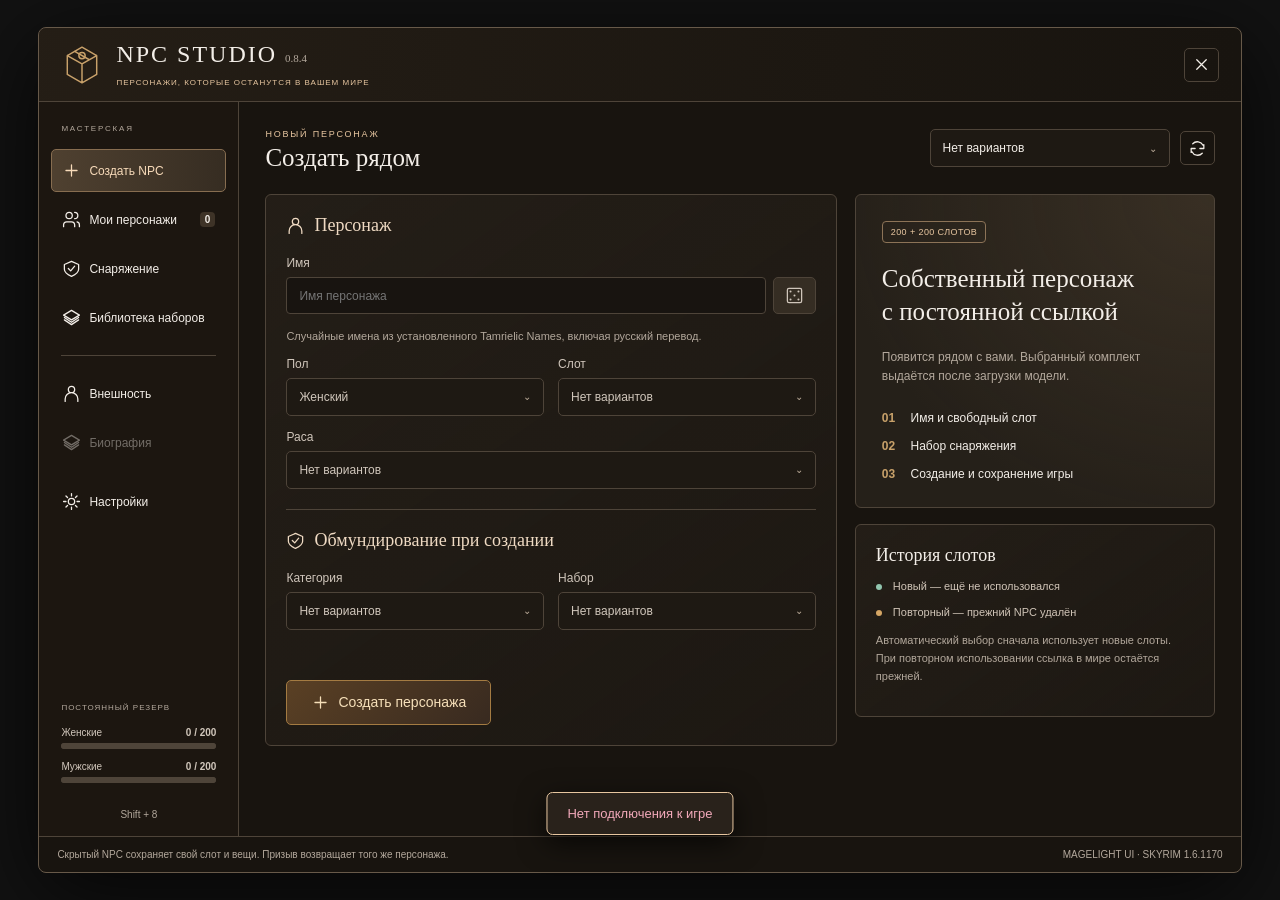
==== commit 83082f84: "Load cached hairstyles independently of render queue" ====
--- a/Data/Magelight/NPCStudio/views/studio/index.html
+++ b/Data/Magelight/NPCStudio/views/studio/index.html
@@ -57,7 +57,7 @@
         <div class="brand">
           <svg class="brand-mark icon" viewBox="0 0 40 40" aria-hidden="true"><path d="M20 3 34 11v18L20 37 6 29V11ZM6 11l14 8 14-8M20 19v18M13 7l14 8"/><circle cx="20" cy="11" r="3"/></svg>
           <div>
-            <h1>NPC STUDIO <small>0.8.3</small></h1>
+            <h1>NPC STUDIO <small>0.8.4</small></h1>
             <span class="eyebrow">ПЕРСОНАЖИ, КОТОРЫЕ ОСТАНУТСЯ В ВАШЕМ МИРЕ</span>
           </div>
         </div>
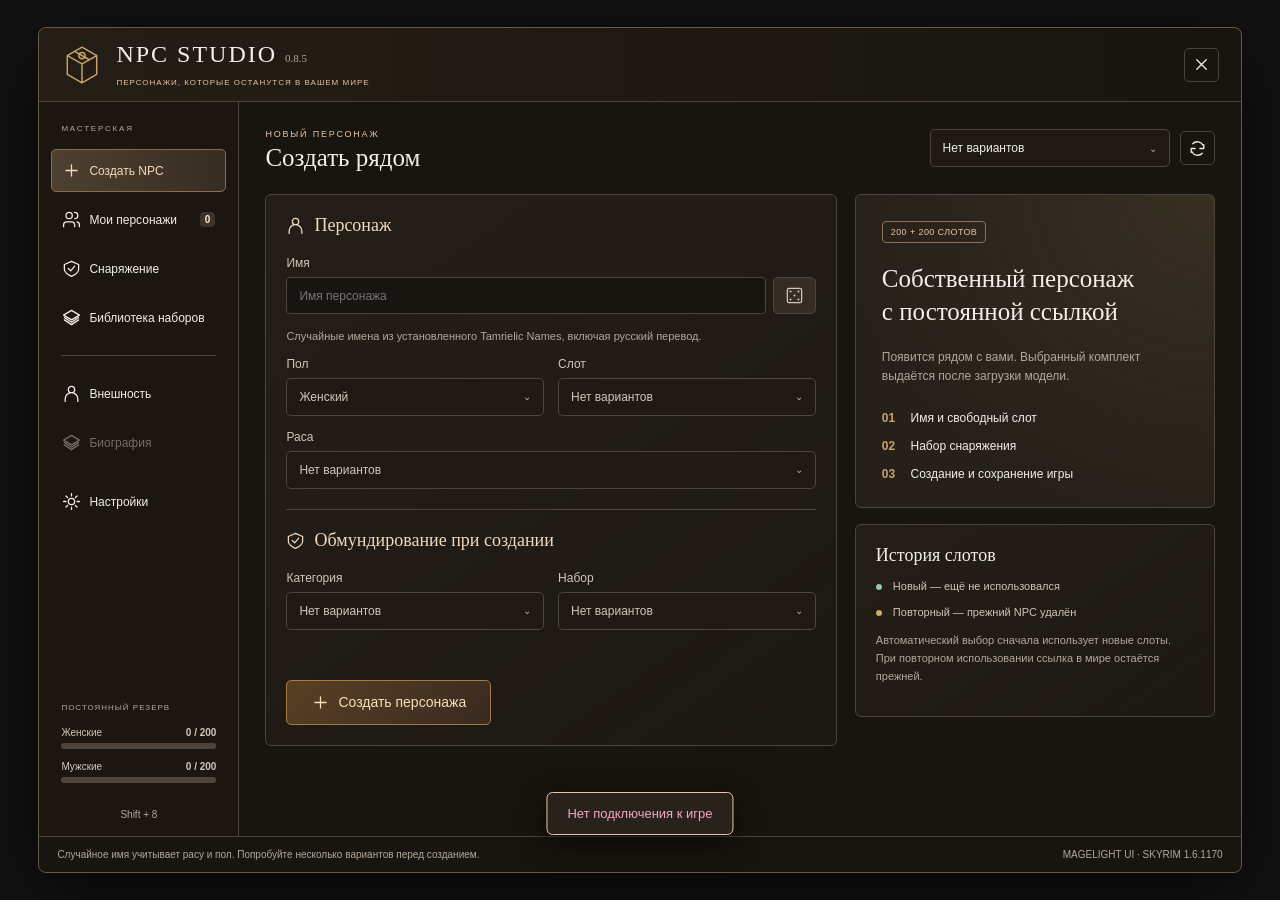
==== commit 21e3b898: "Add height controls to appearance editor" ====
--- a/Data/Magelight/NPCStudio/views/studio/index.html
+++ b/Data/Magelight/NPCStudio/views/studio/index.html
@@ -57,7 +57,7 @@
         <div class="brand">
           <svg class="brand-mark icon" viewBox="0 0 40 40" aria-hidden="true"><path d="M20 3 34 11v18L20 37 6 29V11ZM6 11l14 8 14-8M20 19v18M13 7l14 8"/><circle cx="20" cy="11" r="3"/></svg>
           <div>
-            <h1>NPC STUDIO <small>0.8.4</small></h1>
+            <h1>NPC STUDIO <small>0.8.5</small></h1>
             <span class="eyebrow">ПЕРСОНАЖИ, КОТОРЫЕ ОСТАНУТСЯ В ВАШЕМ МИРЕ</span>
           </div>
         </div>
@@ -379,6 +379,18 @@
                 <button id="cancelAppearance" type="button">Отменить примерку</button>
               </div>
               <p class="muted small">Изменения записываются при сохранении игры.</p>
+              <div class="appearance-height">
+                <label for="npcHeight">Рост</label>
+                <div class="hair-slider">
+                  <input id="npcHeight" type="range" min="75" max="125" value="100" step="1" />
+                  <output id="npcHeightValue" for="npcHeight">100%</output>
+                </div>
+                <p class="muted small">100% — базовый рост NPC. Изменение применяется ко всему персонажу и сохраняется вместе с игрой.</p>
+                <div class="actions">
+                  <button id="applyNpcHeight" type="button">Применить рост</button>
+                  <button id="resetNpcHeight" type="button">Вернуть к 100%</button>
+                </div>
+              </div>
             </div>
           </div>
           </div>
--- a/Data/Magelight/NPCStudio/views/studio/style.css
+++ b/Data/Magelight/NPCStudio/views/studio/style.css
@@ -525,6 +525,8 @@
 .hair-slider { display: flex; gap: 8px; align-items: center; }
 .hair-slider .smooth-range { flex: 1; margin: 0 4px; min-width: 0; }
 #hairStepCount { white-space: nowrap; font-variant-numeric: tabular-nums; }
+.appearance-height { margin-top: 18px; padding-top: 14px; border-top: 1px solid var(--border); }
+#npcHeightValue { min-width: 5ch; text-align: right; font-variant-numeric: tabular-nums; }
 .hair-picker {
   width: min(740px, 88vw); max-height: 85vh; padding: 20px; color: var(--text);
   background: var(--panel); border: 1px solid var(--border); border-radius: 12px;
@@ -1027,11 +1029,11 @@
 /* Общая палитра применяется и к окнам верхнего слоя. */
 .portrait-editor { background:var(--panel); color:var(--text); border-color:var(--border); }
 .portrait-circle { border-color:var(--accent); }
-#uiScale, .circle-size, #hairStep { background:var(--border); padding:0; height:6px; accent-color:var(--accent); transition:background .18s ease; }
-#hairStep { appearance: none; border: 0; border-radius: 9px; }
-#hairStep::-webkit-slider-thumb { appearance: none; width: 16px; height: 16px; }
-#hairStep:focus-visible { outline: 1px solid var(--accent); outline-offset: 4px; }
-#hairStep:disabled + .smooth-thumb { opacity: .45; }
+#uiScale, .circle-size, #hairStep, #npcHeight { background:var(--border); padding:0; height:6px; accent-color:var(--accent); transition:background .18s ease; }
+:is(#hairStep, #npcHeight) { appearance: none; border: 0; border-radius: 9px; }
+:is(#hairStep, #npcHeight)::-webkit-slider-thumb { appearance: none; width: 16px; height: 16px; }
+:is(#hairStep, #npcHeight):focus-visible { outline: 1px solid var(--accent); outline-offset: 4px; }
+:is(#hairStep, #npcHeight):disabled + .smooth-thumb { opacity: .45; }
 #uiScale::-webkit-slider-thumb, .circle-size::-webkit-slider-thumb { background:var(--accent); border-color:var(--panel); box-shadow:0 0 0 2px var(--border); transition:box-shadow .18s ease, transform .18s ease; }
 #uiScale:hover::-webkit-slider-thumb, .circle-size:hover::-webkit-slider-thumb { transform:scale(1.15); box-shadow:0 0 0 4px var(--border); }
 .equipment-layout > .item-preview-panel { position:sticky; top:12px; max-height:calc(100vh - 180px); overflow:auto; }
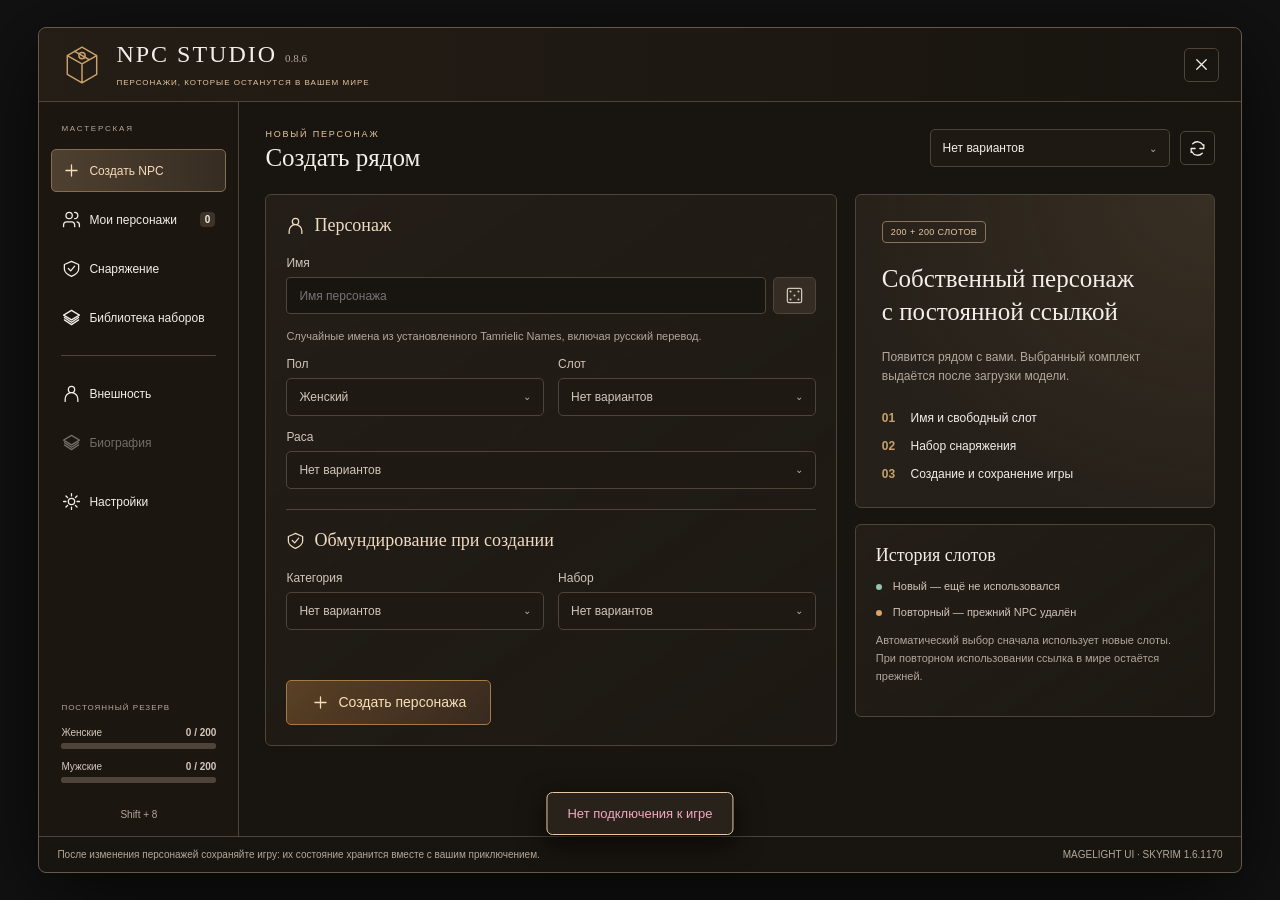
==== commit 1a782925: "Add facial feature controls with live try-on" ====
--- a/Data/Magelight/NPCStudio/views/studio/index.html
+++ b/Data/Magelight/NPCStudio/views/studio/index.html
@@ -57,7 +57,7 @@
         <div class="brand">
           <svg class="brand-mark icon" viewBox="0 0 40 40" aria-hidden="true"><path d="M20 3 34 11v18L20 37 6 29V11ZM6 11l14 8 14-8M20 19v18M13 7l14 8"/><circle cx="20" cy="11" r="3"/></svg>
           <div>
-            <h1>NPC STUDIO <small>0.8.5</small></h1>
+            <h1>NPC STUDIO <small>0.8.6</small></h1>
             <span class="eyebrow">ПЕРСОНАЖИ, КОТОРЫЕ ОСТАНУТСЯ В ВАШЕМ МИРЕ</span>
           </div>
         </div>
@@ -374,6 +374,12 @@
               <p id="appearanceHairHint" class="muted small" hidden>Снимите головной убор и обновите редактор.</p>
               <label>Цвет волос<select id="hairColor"></select></label>
               <div id="hairSwatches" class="hair-swatches"></div>
+              <div id="facePartsEditor" class="face-parts" hidden>
+                <h4>Детали лица</h4>
+                <label id="eyesField" hidden>Глаза<select id="eyes"></select></label>
+                <label id="browsField" hidden>Брови<select id="brows"></select></label>
+                <label id="beardField" hidden>Борода<select id="beard"></select></label>
+              </div>
               <div class="actions">
                 <button id="applyAppearance" class="primary">Применить внешность</button>
                 <button id="cancelAppearance" type="button">Отменить примерку</button>
--- a/Data/Magelight/NPCStudio/views/studio/style.css
+++ b/Data/Magelight/NPCStudio/views/studio/style.css
@@ -525,6 +525,8 @@
 .hair-slider { display: flex; gap: 8px; align-items: center; }
 .hair-slider .smooth-range { flex: 1; margin: 0 4px; min-width: 0; }
 #hairStepCount { white-space: nowrap; font-variant-numeric: tabular-nums; }
+.face-parts { margin-top: 16px; padding-top: 12px; border-top: 1px solid var(--border); }
+.face-parts h4 { margin: 0 0 8px; }
 .appearance-height { margin-top: 18px; padding-top: 14px; border-top: 1px solid var(--border); }
 #npcHeightValue { min-width: 5ch; text-align: right; font-variant-numeric: tabular-nums; }
 .hair-picker {
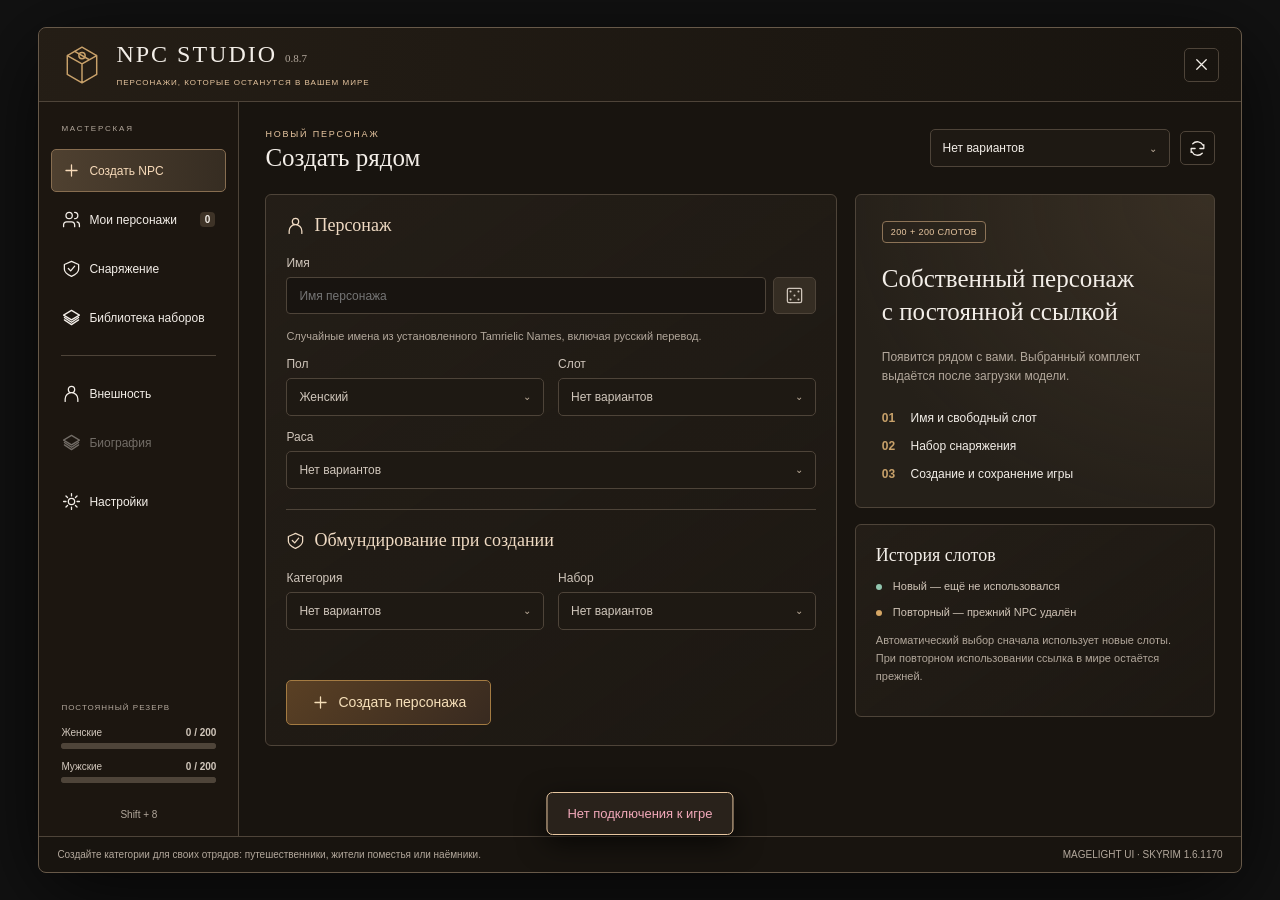
==== commit 37d5a091: "Redesign appearance editor with facial galleries and sliders" ====
--- a/Data/Magelight/NPCStudio/views/studio/index.html
+++ b/Data/Magelight/NPCStudio/views/studio/index.html
@@ -57,7 +57,7 @@
         <div class="brand">
           <svg class="brand-mark icon" viewBox="0 0 40 40" aria-hidden="true"><path d="M20 3 34 11v18L20 37 6 29V11ZM6 11l14 8 14-8M20 19v18M13 7l14 8"/><circle cx="20" cy="11" r="3"/></svg>
           <div>
-            <h1>NPC STUDIO <small>0.8.6</small></h1>
+            <h1>NPC STUDIO <small>0.8.7</small></h1>
             <span class="eyebrow">ПЕРСОНАЖИ, КОТОРЫЕ ОСТАНУТСЯ В ВАШЕМ МИРЕ</span>
           </div>
         </div>
@@ -342,6 +342,10 @@
           <div class="card model-card appearance-preview">
             <div class="card-heading">
               <h3>3D-превью</h3>
+              <div class="appearance-camera" role="group" aria-label="Кадрирование">
+                <button type="button" id="lookFull" aria-pressed="true">Весь рост</button>
+                <button type="button" id="lookFace" aria-pressed="false">Лицо</button>
+              </div>
             </div>
             <div id="appearanceViewport" class="preview-viewport">
               <img id="appearanceImage" alt="3D-превью" draggable="false" hidden />
@@ -362,6 +366,15 @@
             </div>
             <p id="appearanceStatus" class="muted" role="status"></p>
             <div id="appearanceEditor" hidden>
+              <div class="appearance-tabs" role="group" aria-label="Категории внешности">
+                <button type="button" data-look-tab="hair" aria-pressed="true">Волосы</button>
+                <button type="button" data-look-tab="eyes" aria-pressed="false">Глаза</button>
+                <button type="button" data-look-tab="brows" aria-pressed="false">Брови</button>
+                <button type="button" data-look-tab="skin" aria-pressed="false">Кожа</button>
+                <button type="button" data-look-tab="beard" aria-pressed="false">Борода</button>
+                <button type="button" data-look-tab="height" aria-pressed="false">Рост</button>
+              </div>
+              <div data-look-panel="hair">
               <label for="openHairPicker">Причёска</label>
               <div class="hair-choice">
                 <button id="openHairPicker" type="button" aria-haspopup="dialog"></button>
@@ -374,18 +387,30 @@
               <p id="appearanceHairHint" class="muted small" hidden>Снимите головной убор и обновите редактор.</p>
               <label>Цвет волос<select id="hairColor"></select></label>
               <div id="hairSwatches" class="hair-swatches"></div>
-              <div id="facePartsEditor" class="face-parts" hidden>
-                <h4>Детали лица</h4>
-                <label id="eyesField" hidden>Глаза<select id="eyes"></select></label>
-                <label id="browsField" hidden>Брови<select id="brows"></select></label>
-                <label id="beardField" hidden>Борода<select id="beard"></select></label>
-              </div>
-              <div class="actions">
-                <button id="applyAppearance" class="primary">Применить внешность</button>
-                <button id="cancelAppearance" type="button">Отменить примерку</button>
-              </div>
-              <p class="muted small">Изменения записываются при сохранении игры.</p>
-              <div class="appearance-height">
+              </div>
+              <div id="facePartsEditor" data-look-panel="parts" hidden>
+                <select id="eyes" hidden aria-label="Глаза"></select>
+                <select id="brows" hidden aria-label="Брови"></select>
+                <select id="beard" hidden aria-label="Борода"></select>
+                <p id="faceChoiceName" class="appearance-choice-title"></p>
+                <div class="hair-slider">
+                  <input id="faceStep" type="range" min="0" max="0" value="0" step="1" aria-label="Быстрый выбор детали лица" />
+                  <output id="faceStepCount" class="muted small"></output>
+                </div>
+                <input id="faceSearch" type="search" placeholder="Название или плагин" aria-label="Название или плагин" />
+                <div id="faceChoices" class="face-choices"></div>
+                <p id="faceNoResults" class="muted small" hidden>Нет совпадений</p>
+              </div>
+              <div data-look-panel="skin" hidden>
+                <label for="skinStep">Оттенок кожи</label>
+                <p id="skinChoiceName" class="appearance-choice-title"></p>
+                <div class="hair-slider">
+                  <input id="skinStep" type="range" min="0" max="0" value="0" step="1" />
+                  <output id="skinStepCount" class="muted small"></output>
+                </div>
+                <div id="skinSwatches" class="hair-swatches"></div>
+              </div>
+              <div class="appearance-height" data-look-panel="height" hidden>
                 <label for="npcHeight">Рост</label>
                 <div class="hair-slider">
                   <input id="npcHeight" type="range" min="75" max="125" value="100" step="1" />
@@ -396,6 +421,14 @@
                   <button id="applyNpcHeight" type="button">Применить рост</button>
                   <button id="resetNpcHeight" type="button">Вернуть к 100%</button>
                 </div>
+              </div>
+              <div class="appearance-commit">
+                <p id="appearanceDraftStatus" class="muted small" aria-live="polite"></p>
+                <div class="actions">
+                  <button id="applyAppearance" class="primary">Применить внешность</button>
+                  <button id="cancelAppearance" type="button">Отменить примерку</button>
+                </div>
+                <p class="muted small">Изменения записываются при сохранении игры.</p>
               </div>
             </div>
           </div>
--- a/Data/Magelight/NPCStudio/views/studio/style.css
+++ b/Data/Magelight/NPCStudio/views/studio/style.css
@@ -517,7 +517,23 @@
   gap: 10px;
 }
 .replace-loadout label { margin: 0; }
-.appearance-layout { display: grid; grid-template-columns: minmax(0, 1fr) minmax(250px, 420px); gap: 16px; align-items: start; }
+.appearance-layout { display: grid; grid-template-columns: minmax(0, 1fr) minmax(320px, 480px); gap: 16px; align-items: start; }
+.appearance-card { min-width: 0; }
+.appearance-preview .card-heading { justify-content: space-between; flex-wrap: wrap; }
+.appearance-tabs, .appearance-camera { display: flex; flex-wrap: wrap; gap: 6px; }
+.appearance-tabs { padding: 0 0 12px; margin: 0 0 12px; border-bottom: 1px solid var(--border); }
+.appearance-tabs button, .appearance-camera button { min-height: 30px; padding: 5px 10px; }
+:is(.appearance-tabs, .appearance-camera, .face-choices) button[aria-pressed=true] {
+  color: var(--accent); border-color: var(--accent); background: var(--panel);
+}
+.appearance-choice-title { margin: 0 0 7px; color: var(--accent); font-weight: 600; overflow-wrap: anywhere; }
+.face-choices { display: grid; grid-template-columns: repeat(2, minmax(0, 1fr)); gap: 6px; max-height: min(32vh, 320px); overflow: auto; padding: 2px; }
+.face-choices button { display: grid; align-content: center; gap: 3px; min-height: 44px; padding: 6px 8px; text-align: left; overflow-wrap: anywhere; }
+.face-choices small { color: var(--muted); }
+#faceSearch { width: 100%; margin: 9px 0 6px; }
+#faceStepCount, #skinStepCount { white-space: nowrap; font-variant-numeric: tabular-nums; }
+#skinSwatches { margin-top: 10px; }
+.appearance-commit { border-top: 1px solid var(--border); margin-top: 16px; padding-top: 8px; }
 #openHairPicker { width: 100%; text-align: left; }
 #openHairPicker::after { content: '▾'; float: right; color: var(--accent); }
 .hair-choice { display: grid; grid-template-columns: minmax(0, 1fr) minmax(100px, .85fr); gap: 10px; align-items: center; }
@@ -525,9 +541,6 @@
 .hair-slider { display: flex; gap: 8px; align-items: center; }
 .hair-slider .smooth-range { flex: 1; margin: 0 4px; min-width: 0; }
 #hairStepCount { white-space: nowrap; font-variant-numeric: tabular-nums; }
-.face-parts { margin-top: 16px; padding-top: 12px; border-top: 1px solid var(--border); }
-.face-parts h4 { margin: 0 0 8px; }
-.appearance-height { margin-top: 18px; padding-top: 14px; border-top: 1px solid var(--border); }
 #npcHeightValue { min-width: 5ch; text-align: right; font-variant-numeric: tabular-nums; }
 .hair-picker {
   width: min(740px, 88vw); max-height: 85vh; padding: 20px; color: var(--text);
@@ -1031,11 +1044,11 @@
 /* Общая палитра применяется и к окнам верхнего слоя. */
 .portrait-editor { background:var(--panel); color:var(--text); border-color:var(--border); }
 .portrait-circle { border-color:var(--accent); }
-#uiScale, .circle-size, #hairStep, #npcHeight { background:var(--border); padding:0; height:6px; accent-color:var(--accent); transition:background .18s ease; }
-:is(#hairStep, #npcHeight) { appearance: none; border: 0; border-radius: 9px; }
-:is(#hairStep, #npcHeight)::-webkit-slider-thumb { appearance: none; width: 16px; height: 16px; }
-:is(#hairStep, #npcHeight):focus-visible { outline: 1px solid var(--accent); outline-offset: 4px; }
-:is(#hairStep, #npcHeight):disabled + .smooth-thumb { opacity: .45; }
+#uiScale, .circle-size, .appearance-card input[type=range] { background:var(--border); padding:0; height:6px; accent-color:var(--accent); transition:background .18s ease; }
+.appearance-card input[type=range] { appearance: none; border: 0; border-radius: 9px; }
+.appearance-card input[type=range]::-webkit-slider-thumb { appearance: none; width: 16px; height: 16px; }
+.appearance-card input[type=range]:focus-visible { outline: 1px solid var(--accent); outline-offset: 4px; }
+.appearance-card input[type=range]:disabled + .smooth-thumb { opacity: .45; }
 #uiScale::-webkit-slider-thumb, .circle-size::-webkit-slider-thumb { background:var(--accent); border-color:var(--panel); box-shadow:0 0 0 2px var(--border); transition:box-shadow .18s ease, transform .18s ease; }
 #uiScale:hover::-webkit-slider-thumb, .circle-size:hover::-webkit-slider-thumb { transform:scale(1.15); box-shadow:0 0 0 4px var(--border); }
 .equipment-layout > .item-preview-panel { position:sticky; top:12px; max-height:calc(100vh - 180px); overflow:auto; }
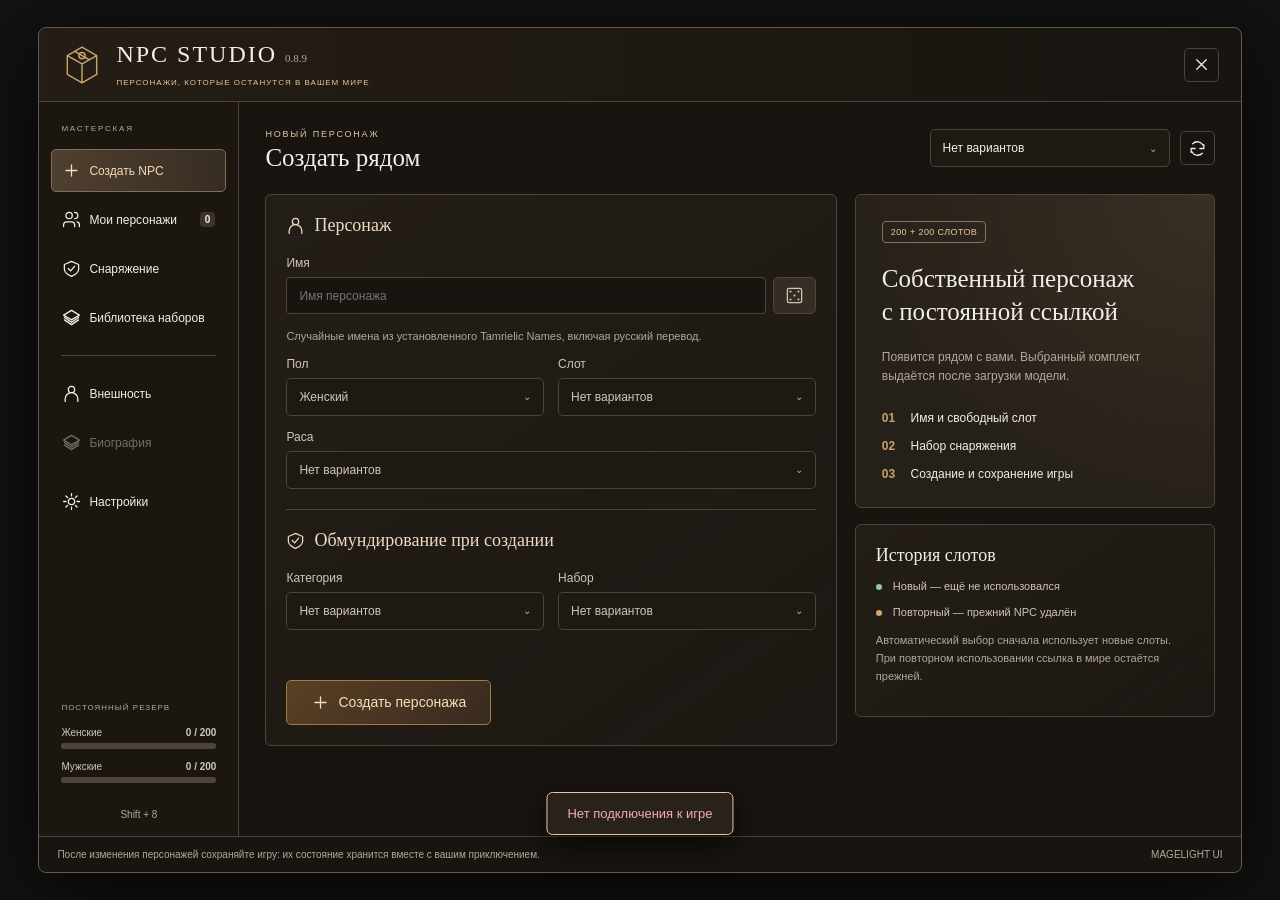
==== commit 7230151c: "Update the editor and MO2 installer for NPC Studio 0.8.9" ====
--- a/Data/Magelight/NPCStudio/views/studio/index.html
+++ b/Data/Magelight/NPCStudio/views/studio/index.html
@@ -57,7 +57,7 @@
         <div class="brand">
           <svg class="brand-mark icon" viewBox="0 0 40 40" aria-hidden="true"><path d="M20 3 34 11v18L20 37 6 29V11ZM6 11l14 8 14-8M20 19v18M13 7l14 8"/><circle cx="20" cy="11" r="3"/></svg>
           <div>
-            <h1>NPC STUDIO <small>0.8.7</small></h1>
+            <h1>NPC STUDIO <small>0.8.9</small></h1>
             <span class="eyebrow">ПЕРСОНАЖИ, КОТОРЫЕ ОСТАНУТСЯ В ВАШЕМ МИРЕ</span>
           </div>
         </div>
@@ -477,7 +477,7 @@
       </div>
       <footer>
         <span id="tip"></span><span id="message" class="toast" role="status" hidden></span
-        ><span>MAGELIGHT UI · SKYRIM 1.6.1170</span>
+        ><span id="runtimeLabel">MAGELIGHT UI</span>
       </footer>
     </main>
     <aside id="itemPreviewPanel" class="item-preview-panel card" hidden>
--- a/Data/Magelight/NPCStudio/views/studio/style.css
+++ b/Data/Magelight/NPCStudio/views/studio/style.css
@@ -1019,6 +1019,8 @@
 .camera-toolbar button[data-axis=Zoom][data-delta='-0.15'] { grid-column: 1; grid-row: 4; margin-top: 5px; }
 .camera-toolbar button[data-axis=Zoom][data-delta='0.15'] { grid-column: 3; grid-row: 4; margin-top: 5px; }
 .camera-toolbar label, .camera-toolbar > .combo { grid-row: 5; margin-top: 5px; }
+.camera-toolbar > .camera-mode { grid-row: 6; margin-top: 0; }
+.camera-toolbar > .camera-mode[hidden] { display: none; }
 .camera-toolbar .combo-button { padding: 4px 6px; text-align: left; }
 .settings-card { max-width:none !important; width:100%; }
 .settings-card .form-grid { grid-template-columns:1fr; }
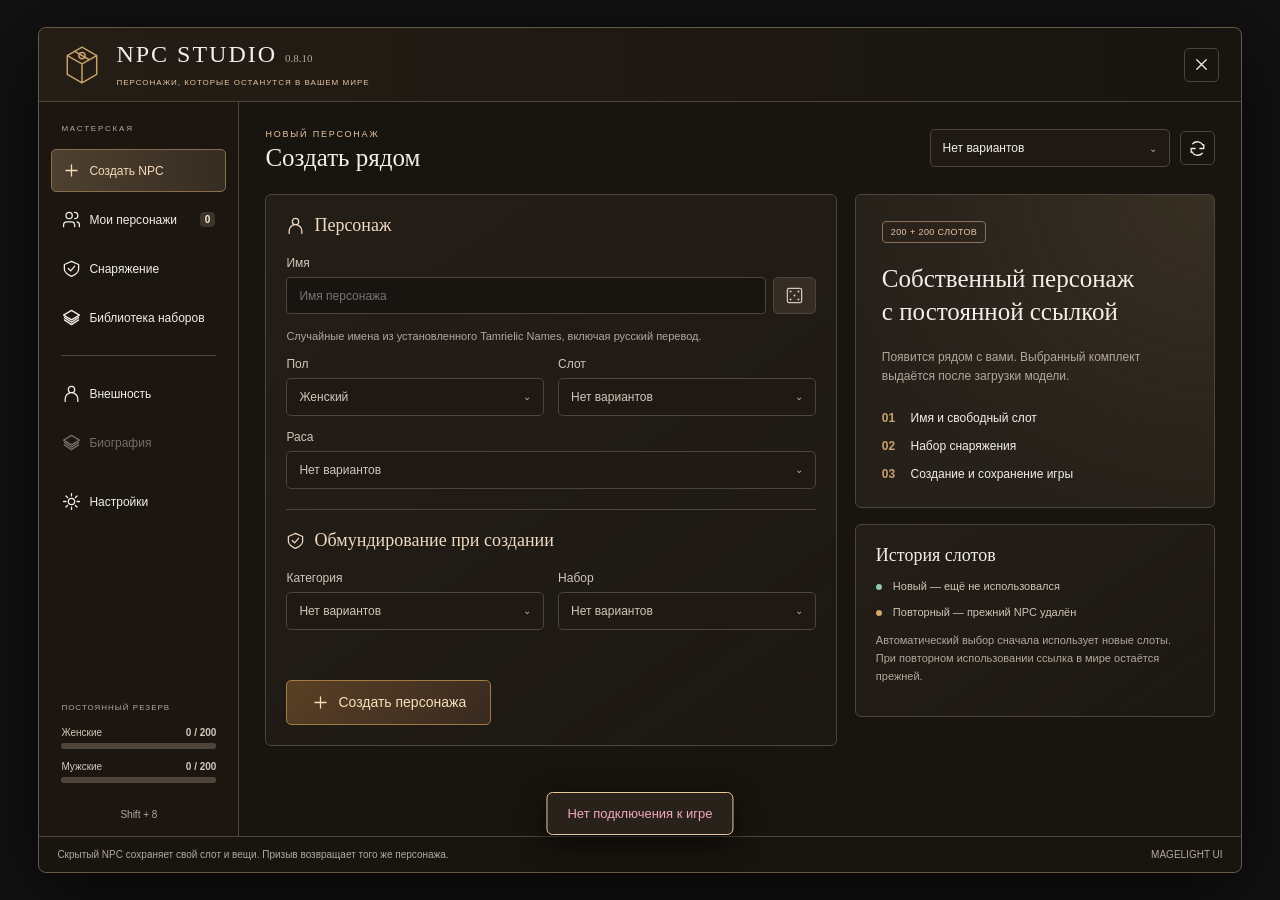
==== commit 6c9a3364: "Validate matching Skyrim and SKSE versions in the installer" ====
--- a/Data/Magelight/NPCStudio/views/studio/index.html
+++ b/Data/Magelight/NPCStudio/views/studio/index.html
@@ -57,7 +57,7 @@
         <div class="brand">
           <svg class="brand-mark icon" viewBox="0 0 40 40" aria-hidden="true"><path d="M20 3 34 11v18L20 37 6 29V11ZM6 11l14 8 14-8M20 19v18M13 7l14 8"/><circle cx="20" cy="11" r="3"/></svg>
           <div>
-            <h1>NPC STUDIO <small>0.8.9</small></h1>
+            <h1>NPC STUDIO <small>0.8.10</small></h1>
             <span class="eyebrow">ПЕРСОНАЖИ, КОТОРЫЕ ОСТАНУТСЯ В ВАШЕМ МИРЕ</span>
           </div>
         </div>
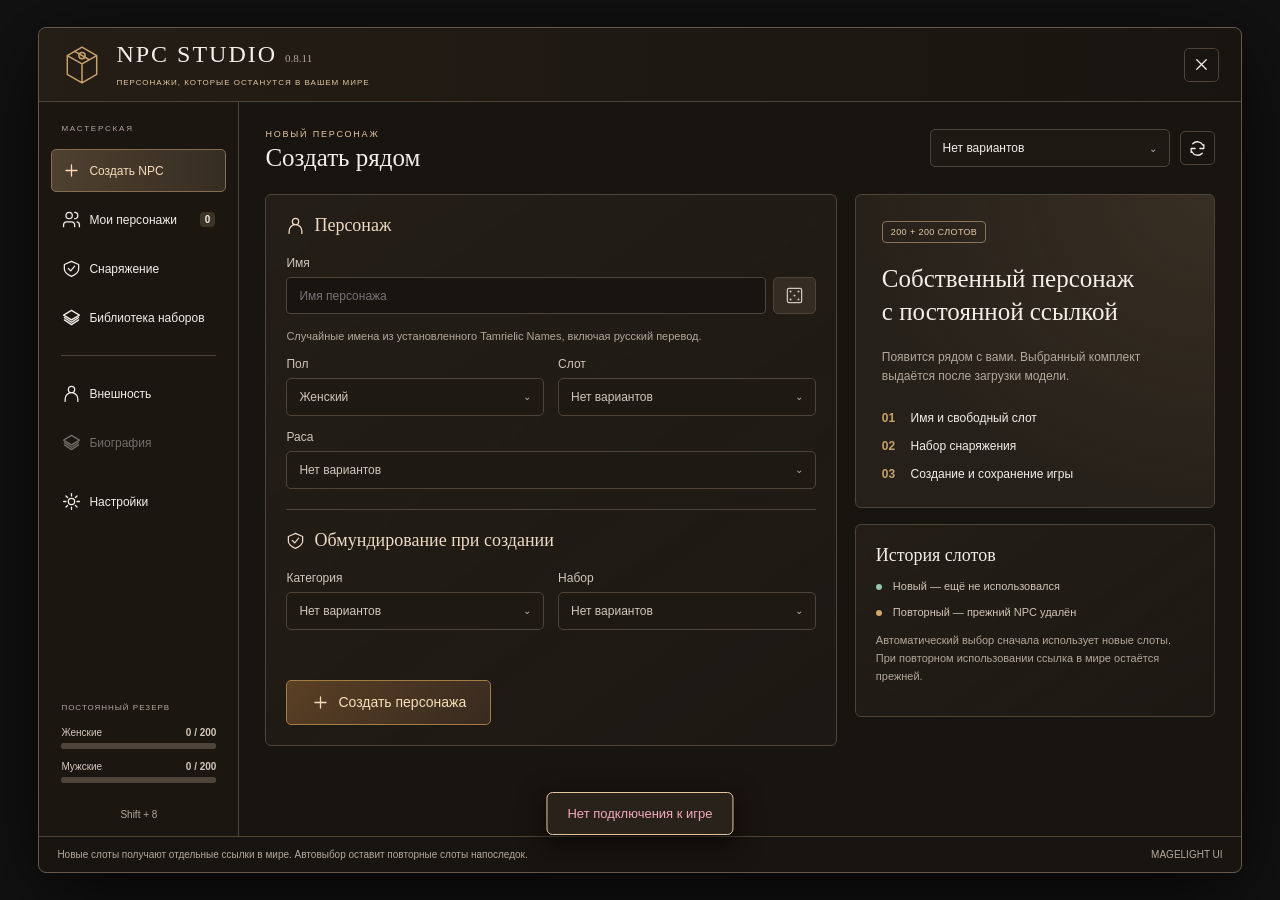
==== commit 96b8ea9a: "Prepare NPC Studio 0.8.11 release" ====
--- a/Data/Magelight/NPCStudio/views/studio/index.html
+++ b/Data/Magelight/NPCStudio/views/studio/index.html
@@ -57,7 +57,7 @@
         <div class="brand">
           <svg class="brand-mark icon" viewBox="0 0 40 40" aria-hidden="true"><path d="M20 3 34 11v18L20 37 6 29V11ZM6 11l14 8 14-8M20 19v18M13 7l14 8"/><circle cx="20" cy="11" r="3"/></svg>
           <div>
-            <h1>NPC STUDIO <small>0.8.10</small></h1>
+            <h1>NPC STUDIO <small>0.8.11</small></h1>
             <span class="eyebrow">ПЕРСОНАЖИ, КОТОРЫЕ ОСТАНУТСЯ В ВАШЕМ МИРЕ</span>
           </div>
         </div>
